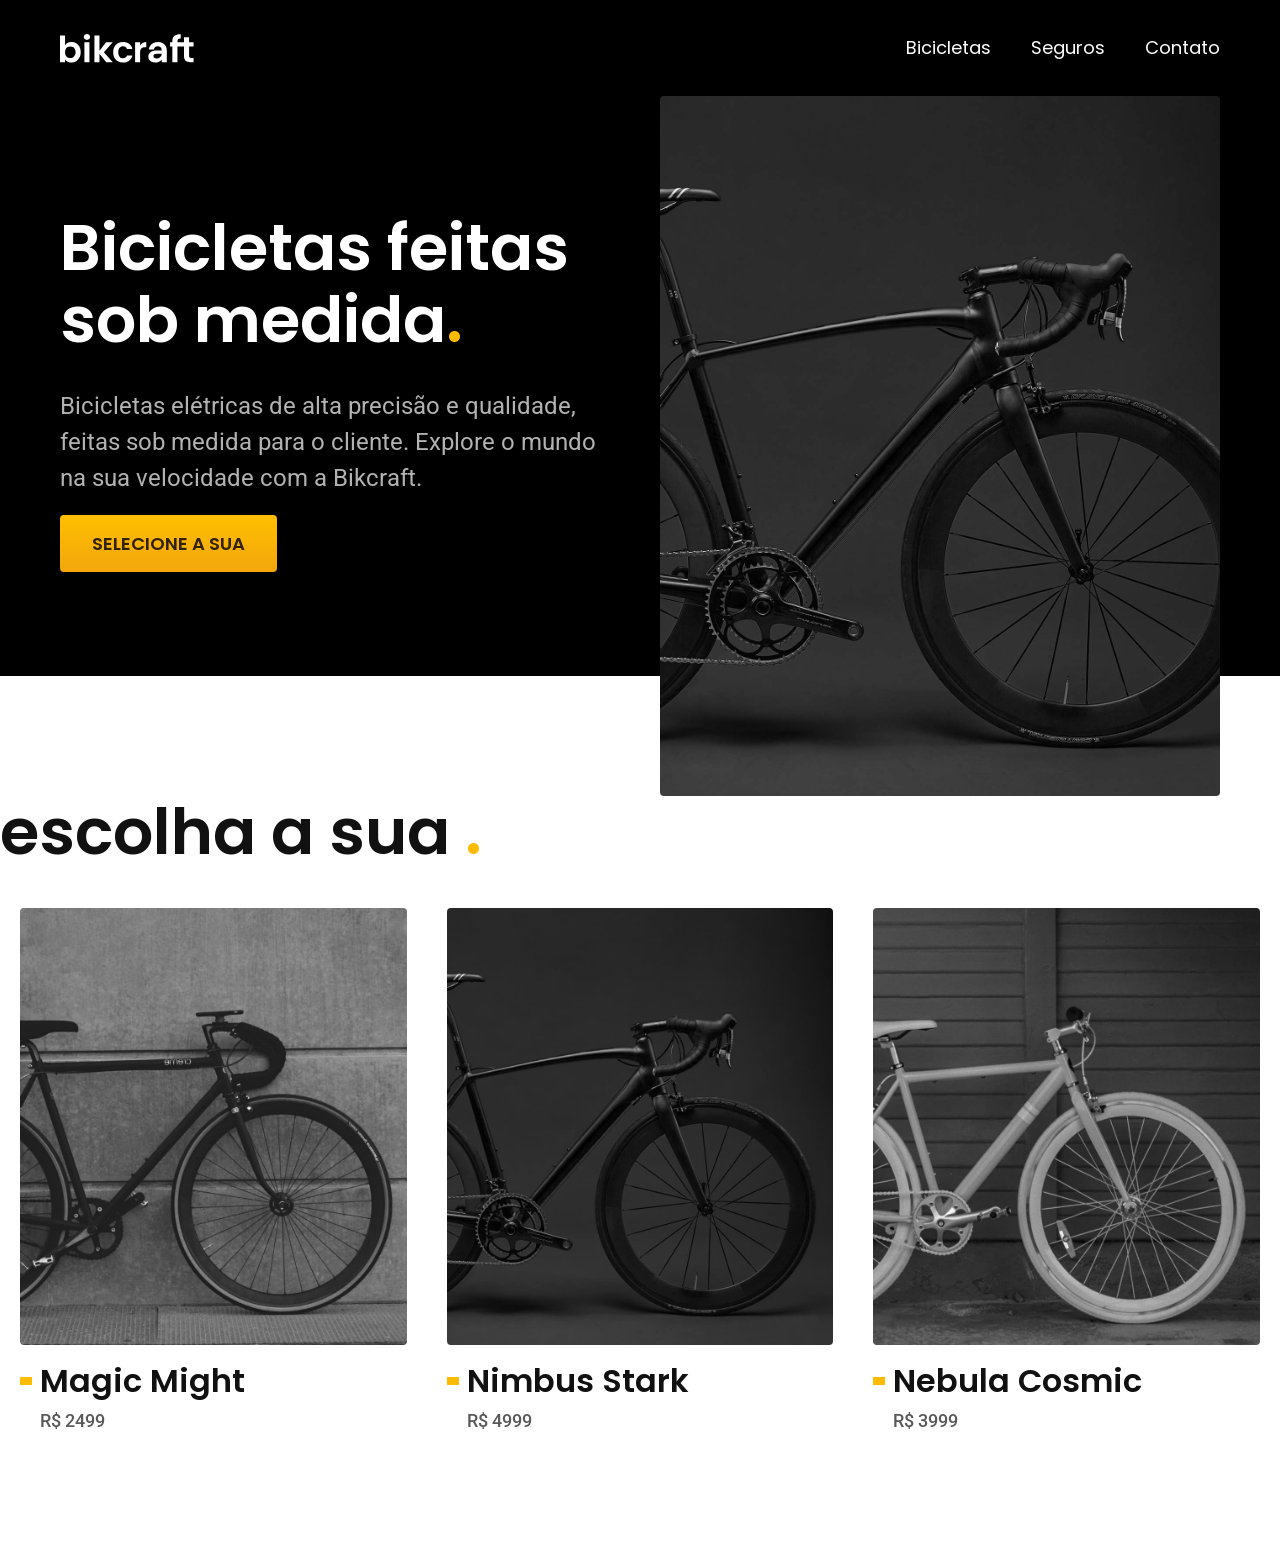
==== index.html @ f46f40bb "lista bicicletas" ====
<!doctype html>
<html lang="pt-br">
  <head>
    <meta charset="UTF-8" />
    <meta name="viewport" content="width=device-width, initial-scale=1.0" />
    <title>Bikcraft - Bicicletas Elétricas</title>
    <meta
      name="description"
      content="Bicicletas elétricas de alta precisão e qualidade,  feitas sob medida para o cliente. Explore o mundo na sua velocidade com a Bikcraft."
    />
    <link rel="stylesheet" href="./css/style.css" />
    <link rel="preconnect" href="https://fonts.googleapis.com" />
    <link rel="preconnect" href="https://fonts.gstatic.com" crossorigin />
    <link
      href="https://fonts.googleapis.com/css2?family=Poppins:wght@400;600&family=Roboto:ital,wght@0,500;1,500&display=swap"
      rel="stylesheet"
    />
  </head>

  <body>
    <header class="header-bg">
      <div class="header">
        <a href="./">
          <img src="./img/bikcraft.svg" alt="bikcraft" />
        </a>

        <nav class="menu" aria-label="primaria">
          <ul class="header-menu font-1-m c0">
            <li><a href="./bicicletas.html">Bicicletas</a></li>
            <li><a href="./seguros.html">Seguros</a></li>
            <li><a href="./contato.html">Contato</a></li>
          </ul>
        </nav>
      </div>
    </header>

    <main class="introducao-bg">
      <div class="introducao">
        <div class="introducao-conteudo">
          <h1 class="font-1-xxl c0">
            Bicicletas feitas sob medida<span class="p1">.</span>
          </h1>
          <p class="font-2-l c5">
            Bicicletas elétricas de alta precisão e qualidade, feitas sob medida
            para o cliente. Explore o mundo na sua velocidade com a Bikcraft.
          </p>
          <a class="botao" href="./bicicletas.html">Selecione a sua</a>
        </div>
        <div>
          <img
            src="./img/fotos/introducao.jpg"
            alt="bicicleta elétrica preta"
          />
        </div>
      </div>
    </main>

    <article class="bicicletas-lista">
      <h2 class="font-1-xxl">escolha a sua <span class="p1">.</span></h2>
      <ul>
        <li>
          <a href="./bicicletas/magic.html">
            <img
              src="./img/bicicletas/magic-home.jpg"
              alt="bicicleta Magic Might"
            />
            <h3 class="font-1-xl">Magic Might</h3>
            <span class="font-2-m c8">R$ 2499</span>
          </a>
        </li>

        <li>
          <a href="./bicicletas/nimbus.html">
            <img
              src="./img/bicicletas/nimbus-home.jpg"
              alt="bicicleta Nimbus Stark"
            />
            <h3 class="font-1-xl">Nimbus Stark</h3>
            <span class="font-2-m c8">R$ 4999</span>
          </a>
        </li>

        <li>
          <a href="./bicicletas/nimbus.html">
            <img
              src="./img/bicicletas/nebula-home.jpg"
              alt="bicicleta Nebula Cosmic"
            />
            <h3 class="font-1-xl">Nebula Cosmic</h3>
            <span class="font-2-m c8">R$ 3999</span>
          </a>
        </li>
      </ul>
    </article>
  </body>
</html>
---- css/style.css ----
@import url("./global/global.css");
@import url("./utilidades/tipografia.css");
@import url("./utilidades/cores.css");

@import url("./global/header.css");

/* Home */
@import url("./home/introducao.css");

/* Utilidades */
@import url("./utilidades/componentes.css");

/* Bicicletas */
@import url("./bicicletas/bicicletas-lista.css");
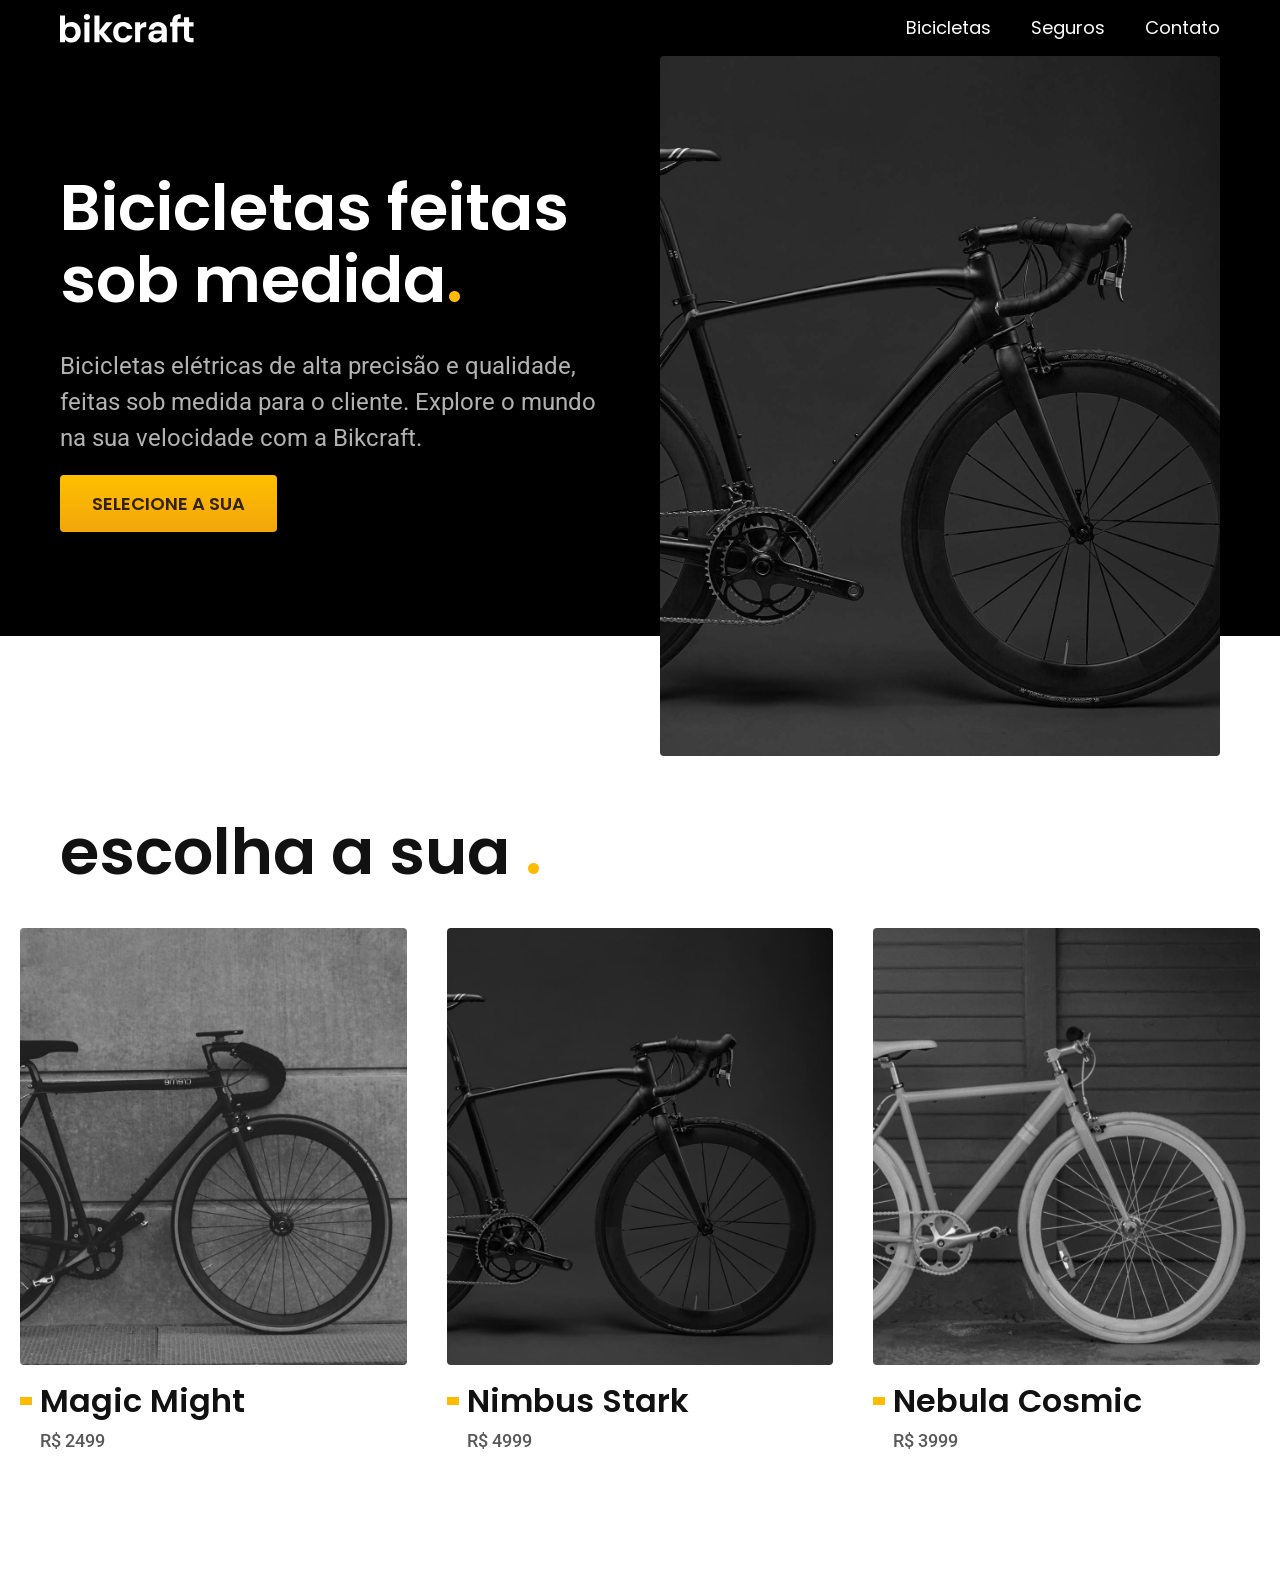
==== commit 379b54f8: "container" ====
--- a/index.html
+++ b/index.html
@@ -19,7 +19,7 @@
 
   <body>
     <header class="header-bg">
-      <div class="header">
+      <div class="header container">
         <a href="./">
           <img src="./img/bikcraft.svg" alt="bikcraft" />
         </a>
@@ -35,7 +35,7 @@
     </header>
 
     <main class="introducao-bg">
-      <div class="introducao">
+      <div class="introducao container">
         <div class="introducao-conteudo">
           <h1 class="font-1-xxl c0">
             Bicicletas feitas sob medida<span class="p1">.</span>
@@ -56,7 +56,7 @@
     </main>
 
     <article class="bicicletas-lista">
-      <h2 class="font-1-xxl">escolha a sua <span class="p1">.</span></h2>
+      <h2 class="container font-1-xxl">escolha a sua <span class="p1">.</span></h2>
       <ul>
         <li>
           <a href="./bicicletas/magic.html">
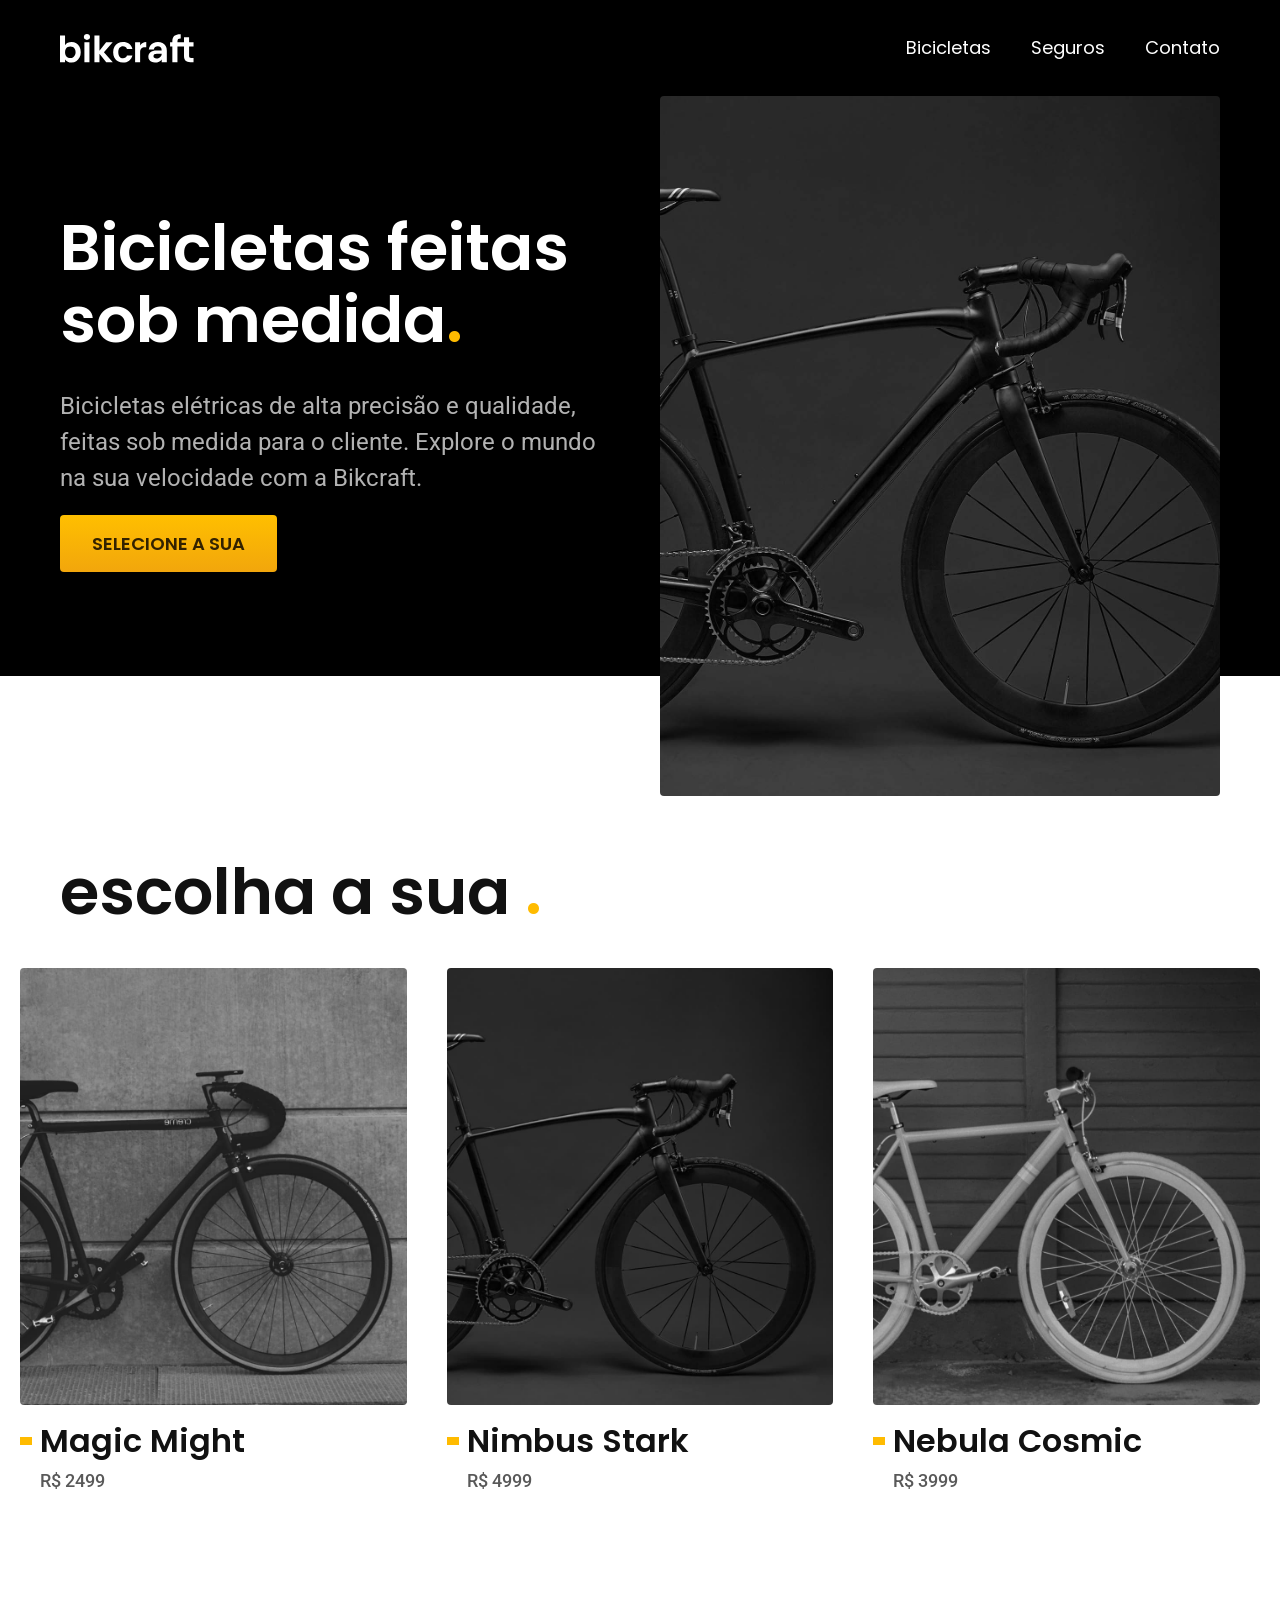
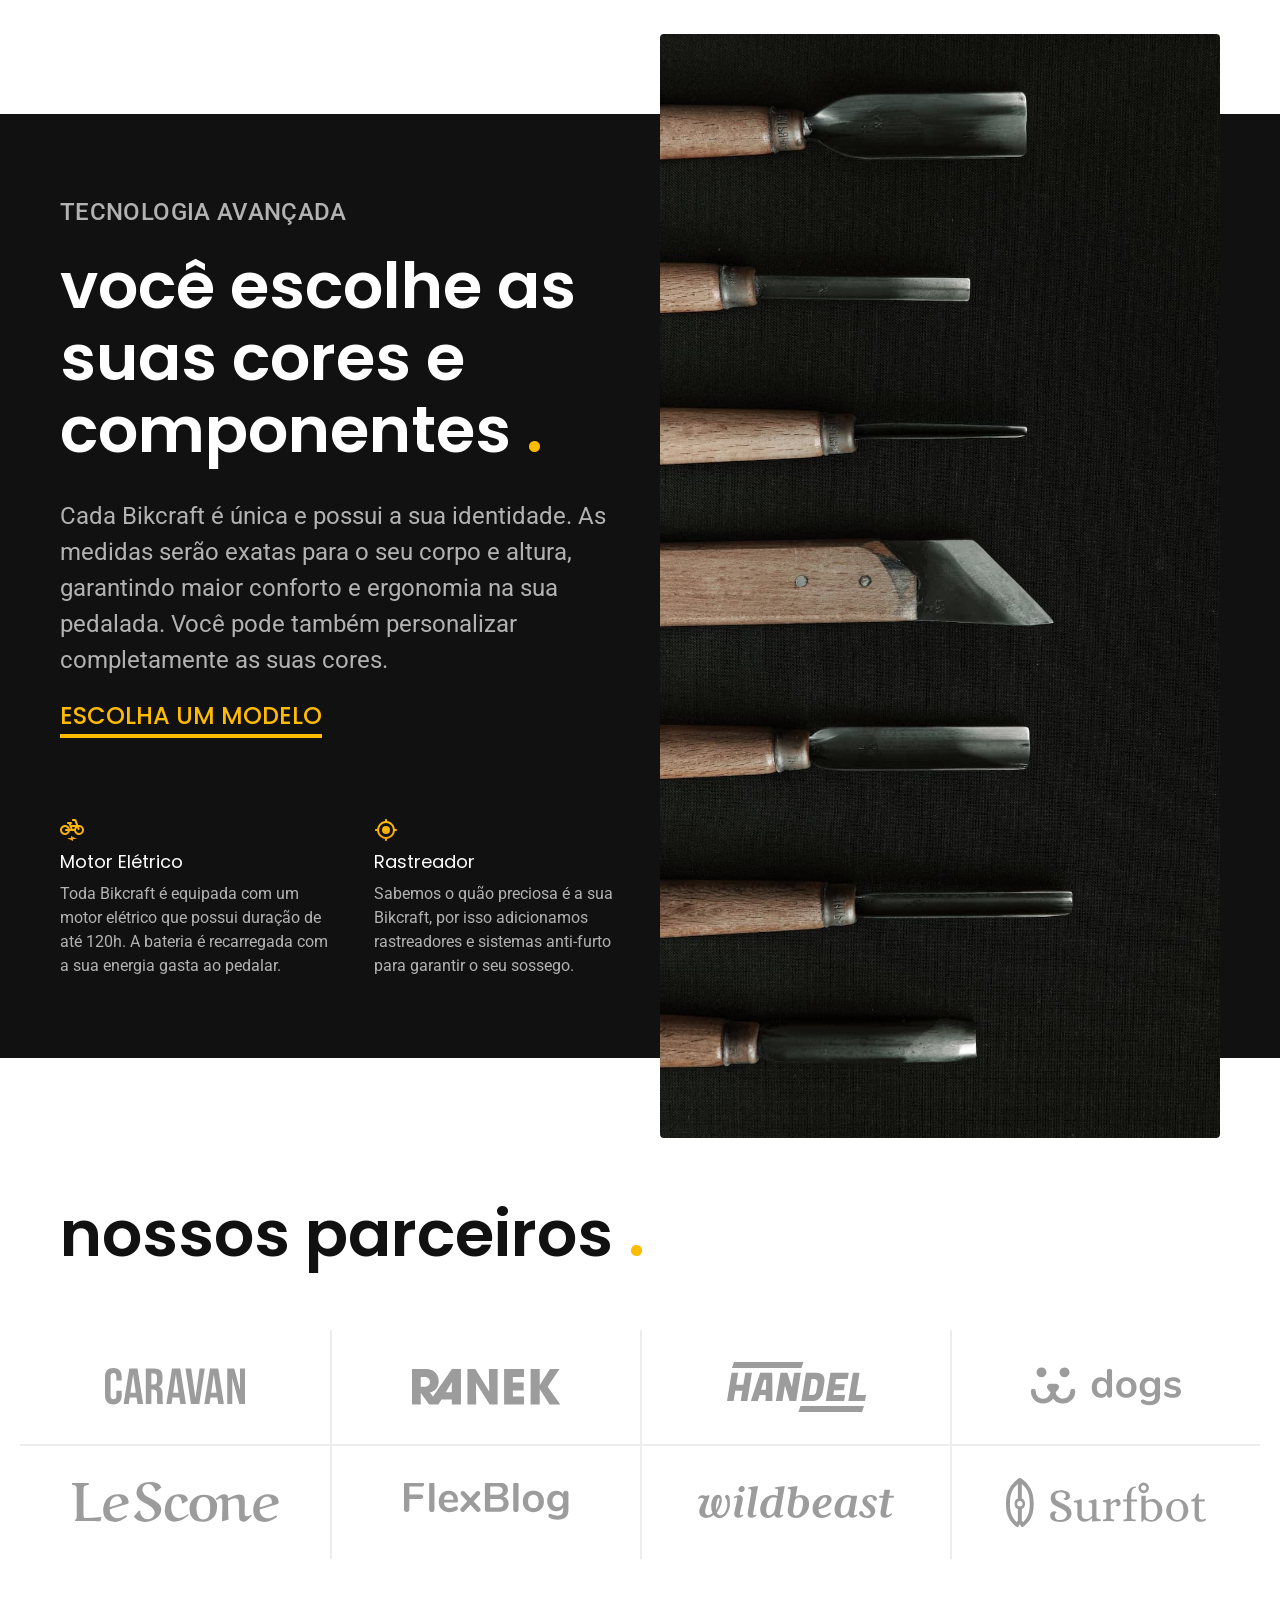
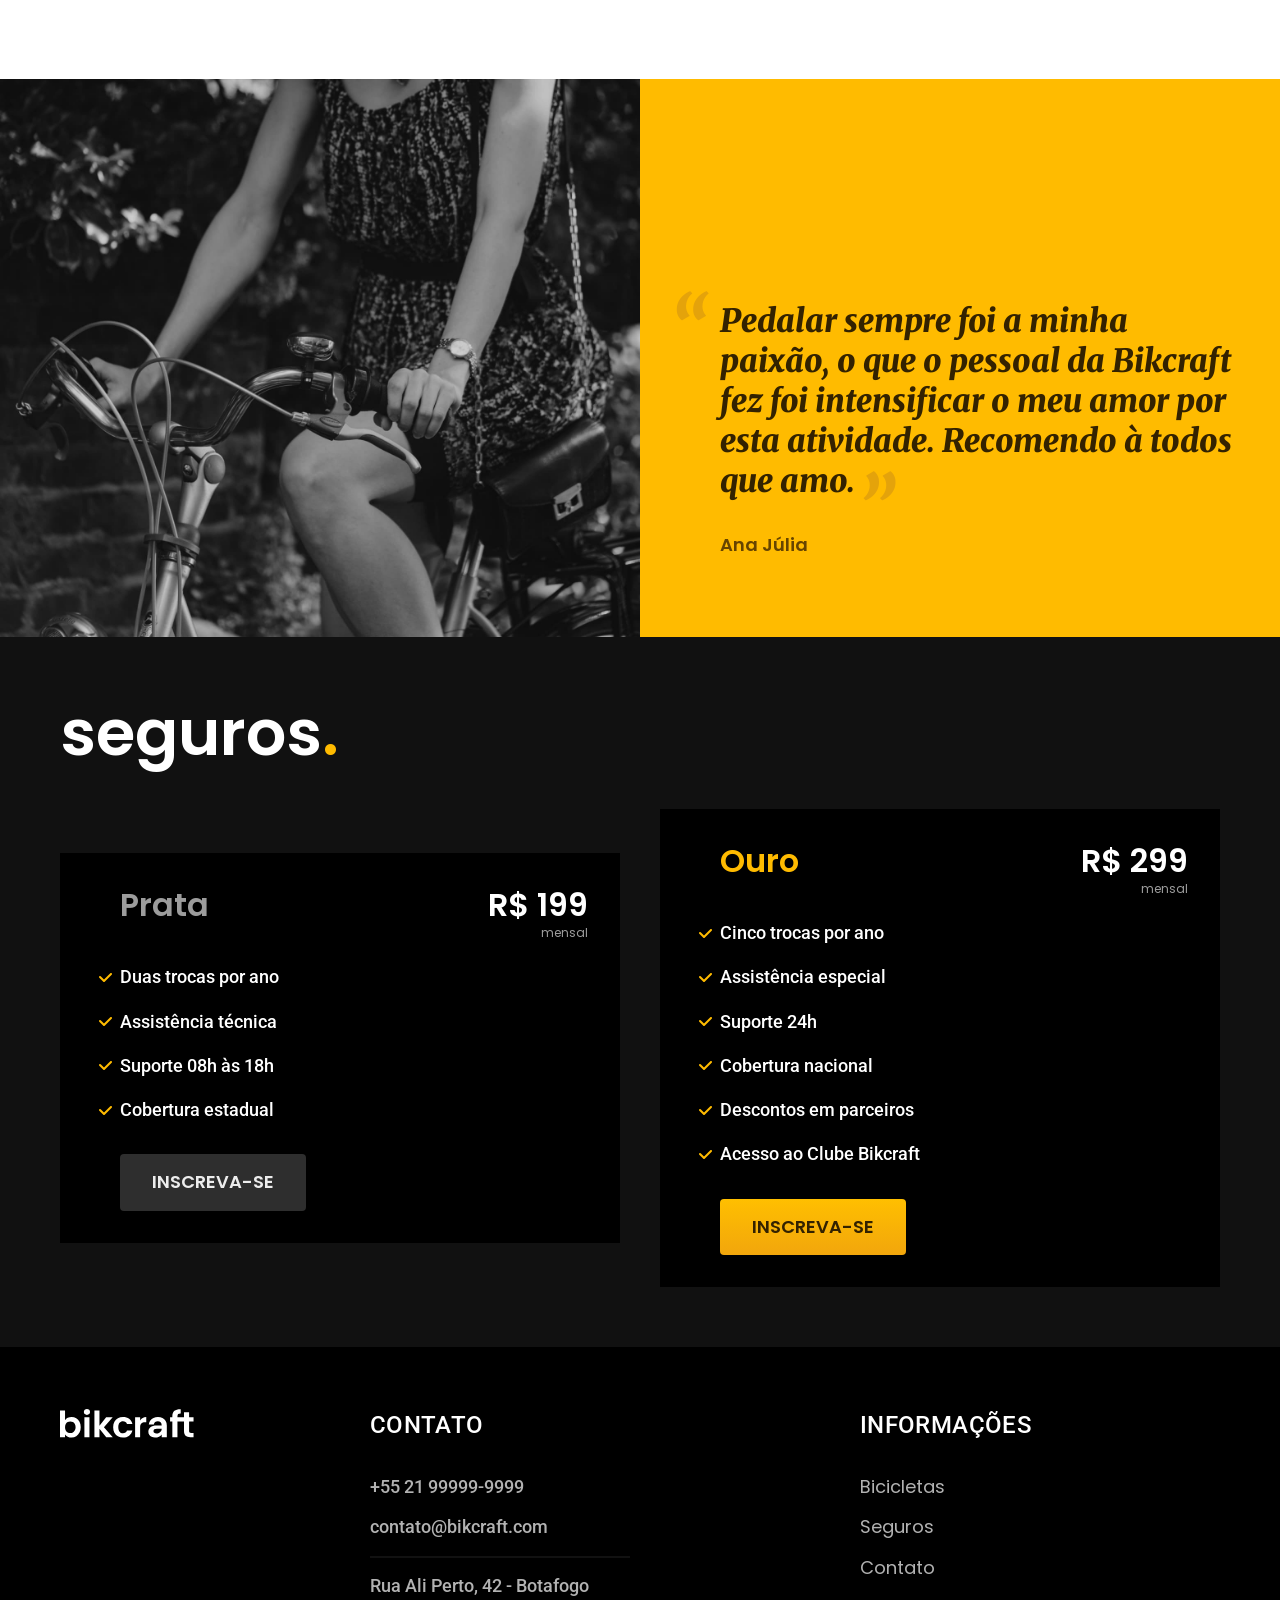
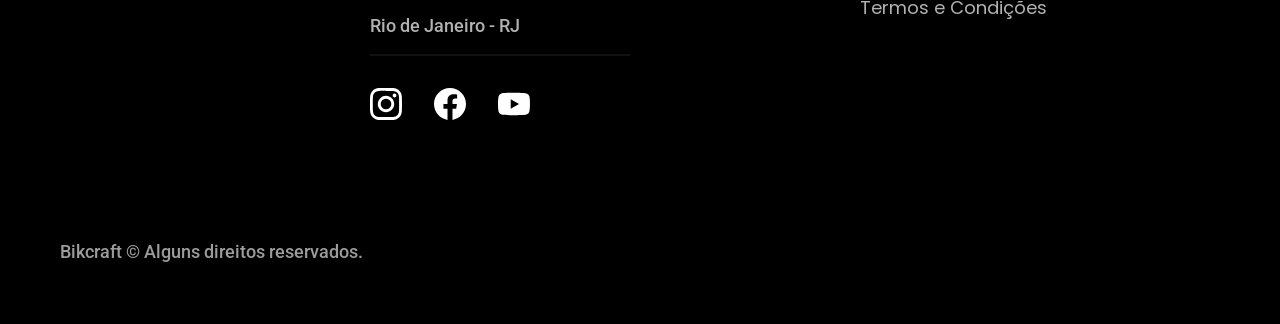
==== commit c7b74dae: "depoimento, seguros e footer" ====
--- a/index.html
+++ b/index.html
@@ -12,7 +12,7 @@
     <link rel="preconnect" href="https://fonts.googleapis.com" />
     <link rel="preconnect" href="https://fonts.gstatic.com" crossorigin />
     <link
-      href="https://fonts.googleapis.com/css2?family=Poppins:wght@400;600&family=Roboto:ital,wght@0,500;1,500&display=swap"
+      href="https://fonts.googleapis.com/css2?family=Poppins:wght@400;600&family=Roboto:ital,wght@0,500;1,500&family=Merriweather:ital,opsz,wght@1,18..144,900&display=swap"
       rel="stylesheet"
     />
   </head>
@@ -56,7 +56,9 @@
     </main>
 
     <article class="bicicletas-lista">
-      <h2 class="container font-1-xxl">escolha a sua <span class="p1">.</span></h2>
+      <h2 class="container font-1-xxl">
+        escolha a sua <span class="p1">.</span>
+      </h2>
       <ul>
         <li>
           <a href="./bicicletas/magic.html">
@@ -92,5 +94,156 @@
         </li>
       </ul>
     </article>
+
+    <article class="tecnologia-bg">
+      <div class="tecnologia container">
+        <div class="tecnologia-conteudo">
+          <span class="font-2-l-b c5">tecnologia avançada</span>
+          <h2 class="font-1-xxl c0">
+            você escolhe as suas cores e componentes <span class="p1">.</span>
+          </h2>
+          <p class="font-2-l c5">
+            Cada Bikcraft é única e possui a sua identidade. As medidas serão
+            exatas para o seu corpo e altura, garantindo maior conforto e
+            ergonomia na sua pedalada. Você pode também personalizar
+            completamente as suas cores.
+          </p>
+          <a class="link" href="./bicicletas.html">ESCOLHA UM MODELO</a>
+
+          <div class="tecnologia-vantagem">
+            <div>
+              <img src="./img/icones/eletrica.svg" alt="" />
+              <h3 class="font-1-m c0">Motor Elétrico</h3>
+              <p class="font-2-s c5">
+                Toda Bikcraft é equipada com um motor elétrico que possui
+                duração de até 120h. A bateria é recarregada com a sua energia
+                gasta ao pedalar.
+              </p>
+            </div>
+
+            <div>
+              <img src="./img/icones/rastreador.svg" alt="" />
+              <h3 class="font-1-m c0">Rastreador</h3>
+              <p class="font-2-s c5">
+                Sabemos o quão preciosa é a sua Bikcraft, por isso adicionamos
+                rastreadores e sistemas anti-furto para garantir o seu sossego.
+              </p>
+            </div>
+          </div>
+        </div>
+
+        <div class="tecnologia-img">
+          <img src="./img/fotos/tecnologia.jpg" alt="" />
+        </div>
+      </div>
+    </article>
+
+    <section class="parceiros" aria-label="Nossos Parceiros">
+      <h2 class="container font-1-xxl">
+        nossos parceiros <span class="p1">.</span>
+      </h2>
+      <ul>
+        <li><img src="./img/parceiros/caravan.svg" alt="caravan" /></li>
+        <li><img src="./img/parceiros/ranek.svg" alt="ranek.svg" /></li>
+        <li><img src="./img/parceiros/handel.svg" alt="/handel.svg" /></li>
+        <li><img src="./img/parceiros/dogs.svg" alt="dogs.svg" /></li>
+        <li><img src="./img/parceiros/lescone.svg" alt="lescone.svg" /></li>
+        <li><img src="./img/parceiros/flexblog.svg" alt="flexblog.svg" /></li>
+        <li>
+          <img src="./img/parceiros/wildbeast.svg" alt="caravanwildbeast.svg" />
+        </li>
+        <li><img src="./img/parceiros/surfbot.svg" alt="surfbot.svg" /></li>
+      </ul>
+    </section>
+
+    <section class="depoimento" aria-label="Depoimento">
+      <div>
+        <img src="./img/fotos/depoimento.jpg" alt="pessoa pedalando bikcraft" />
+      </div>
+      <div class="depoimento-conteudo">
+        <blockquote class="font-1-xl p5">
+          <p>
+            Pedalar sempre foi a minha paixão, o que o pessoal da Bikcraft fez
+            foi intensificar o meu amor por esta atividade. Recomendo à todos
+            que amo.
+          </p>
+        </blockquote>
+        <span class="font-1-m-b p4">Ana Júlia</span>
+      </div>
+    </section>
+
+    <article class="seguros-bg">
+      <div class="seguros container">
+        <h2 class="font-1-xxl c0">seguros<span class="p1">.</span></h2>
+
+        <div class="seguros-item">
+          <h3 class="font-1-xl c6">Prata</h3>
+          <span class="font-1-xl c0"
+            >R$ 199<span class="font-1-xs c6">mensal</span></span
+          >
+          <ul class="font-2-m c0">
+            <li>Duas trocas por ano</li>
+            <li>Assistência técnica</li>
+            <li>Suporte 08h às 18h</li>
+            <li>Cobertura estadual</li>
+          </ul>
+          <a class="botao secundario" href="./orcamento.html">Inscreva-se</a>
+        </div>
+
+        <div class="seguros-item">
+          <h3 class="font-1-xl p1">Ouro</h3>
+          <span class="font-1-xl c0"
+            >R$ 299<span class="font-1-xs c6">mensal</span></span
+          >
+          <ul class="font-2-m c0">
+            <li>Cinco trocas por ano</li>
+            <li>Assistência especial</li>
+            <li>Suporte 24h</li>
+            <li>Cobertura nacional</li>
+            <li>Descontos em parceiros</li>
+            <li>Acesso ao Clube Bikcraft</li>
+          </ul>
+          <a class="botao" href="./orcamento.html">Inscreva-se</a>
+        </div>
+      </div>
+    </article>
+
+    <footer class="footer-bg">
+      <div class="footer container">
+        <img src="./img/bikcraft.svg" alt="Bikcraft" />
+        <div class="footer-contato">
+          <h3 class="font-2-l-b c0">Contato</h3>
+          <ul class="c5 font-2-m">
+            <li><a href="tel:+5521999999999">+55 21 99999-9999</a></li>
+            <li>
+              <a href="mailto:contato@bikcraft.com">contato@bikcraft.com</a>
+            </li>
+            <li>Rua Ali Perto, 42 - Botafogo</li>
+            <li>Rio de Janeiro - RJ</li>
+          </ul>
+          <div class="footer-redes">
+            <a href="./"
+              ><img src="./img/redes/instagram.svg" alt="Instagram"
+            /></a>
+            <a href="./"
+              ><img src="./img/redes/facebook.svg" alt="Facebook"
+            /></a>
+            <a href="./"><img src="./img/redes/youtube.svg" alt="Youtube" /></a>
+          </div>
+        </div>
+        <div class="footer-informacoes">
+          <h3 class="font-2-l-b c0">Informações</h3>
+          <nav>
+            <ul class="font-1-m c5">
+              <li><a href="./bicicletas.html">Bicicletas</a></li>
+              <li><a href="./seguros.html">Seguros</a></li>
+              <li><a href="./contato.html">Contato</a></li>
+              <li><a href="./termos.html">Termos e Condições</a></li>
+            </ul>
+          </nav>
+        </div>
+        <p class="footer-copy font-2-m c6">Bikcraft © Alguns direitos reservados.</p>
+      </div>
+    </footer>
   </body>
 </html>
--- a/css/style.css
+++ b/css/style.css
@@ -2,18 +2,21 @@
 @import url("./utilidades/tipografia.css");
 @import url("./utilidades/cores.css");
 
+/* Utilidades */
+@import url("./utilidades/componentes.css");
+
+/*Header e Footer*/
 @import url("./global/header.css");
+@import url("./global/footer.css");
 
 /* Home */
 @import url("./home/introducao.css");
+@import url("./home/tecnologia.css");
+@import url("./home/parceiros.css");
+@import url("./home/seguros.css");
 
-/* Utilidades */
-@import url("./utilidades/componentes.css");
+
 
 /* Bicicletas */
 @import url("./bicicletas/bicicletas-lista.css");
-
-
-
-
-
+@import url("./home/depoimento.css");
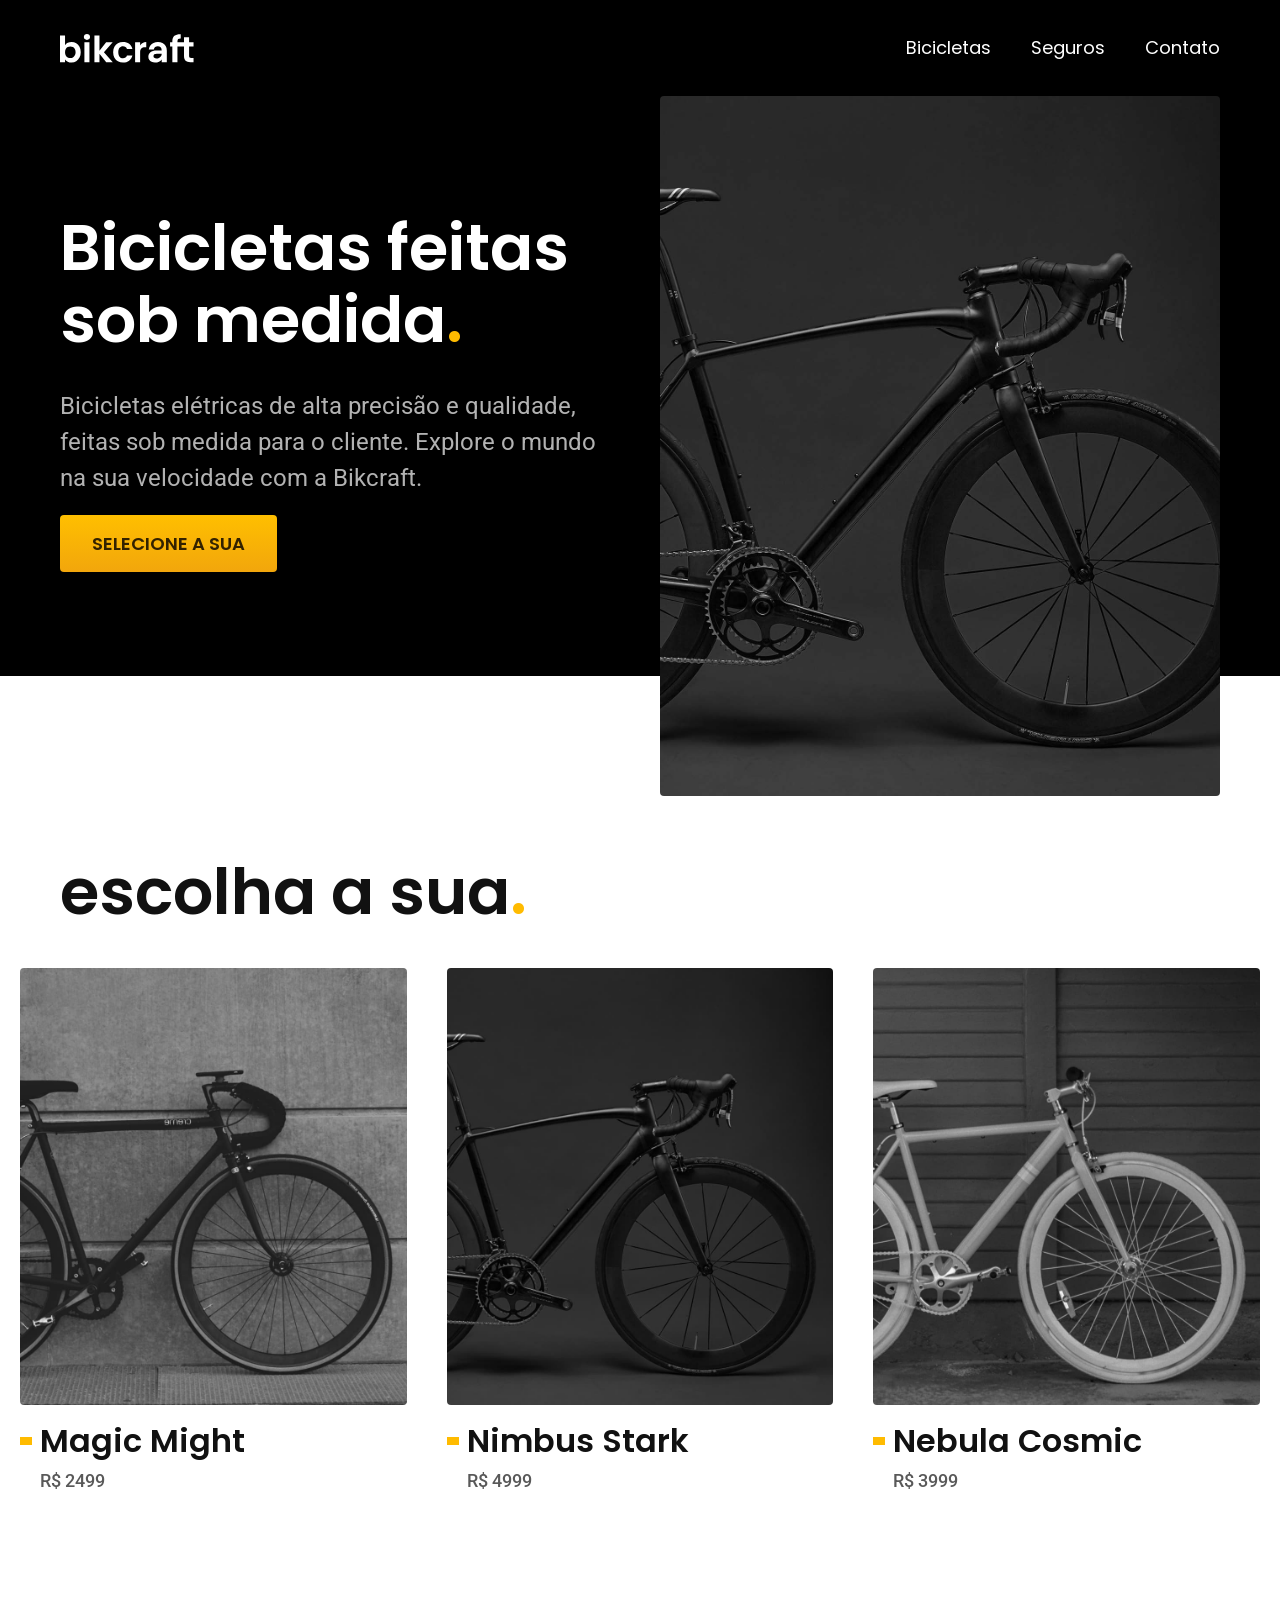
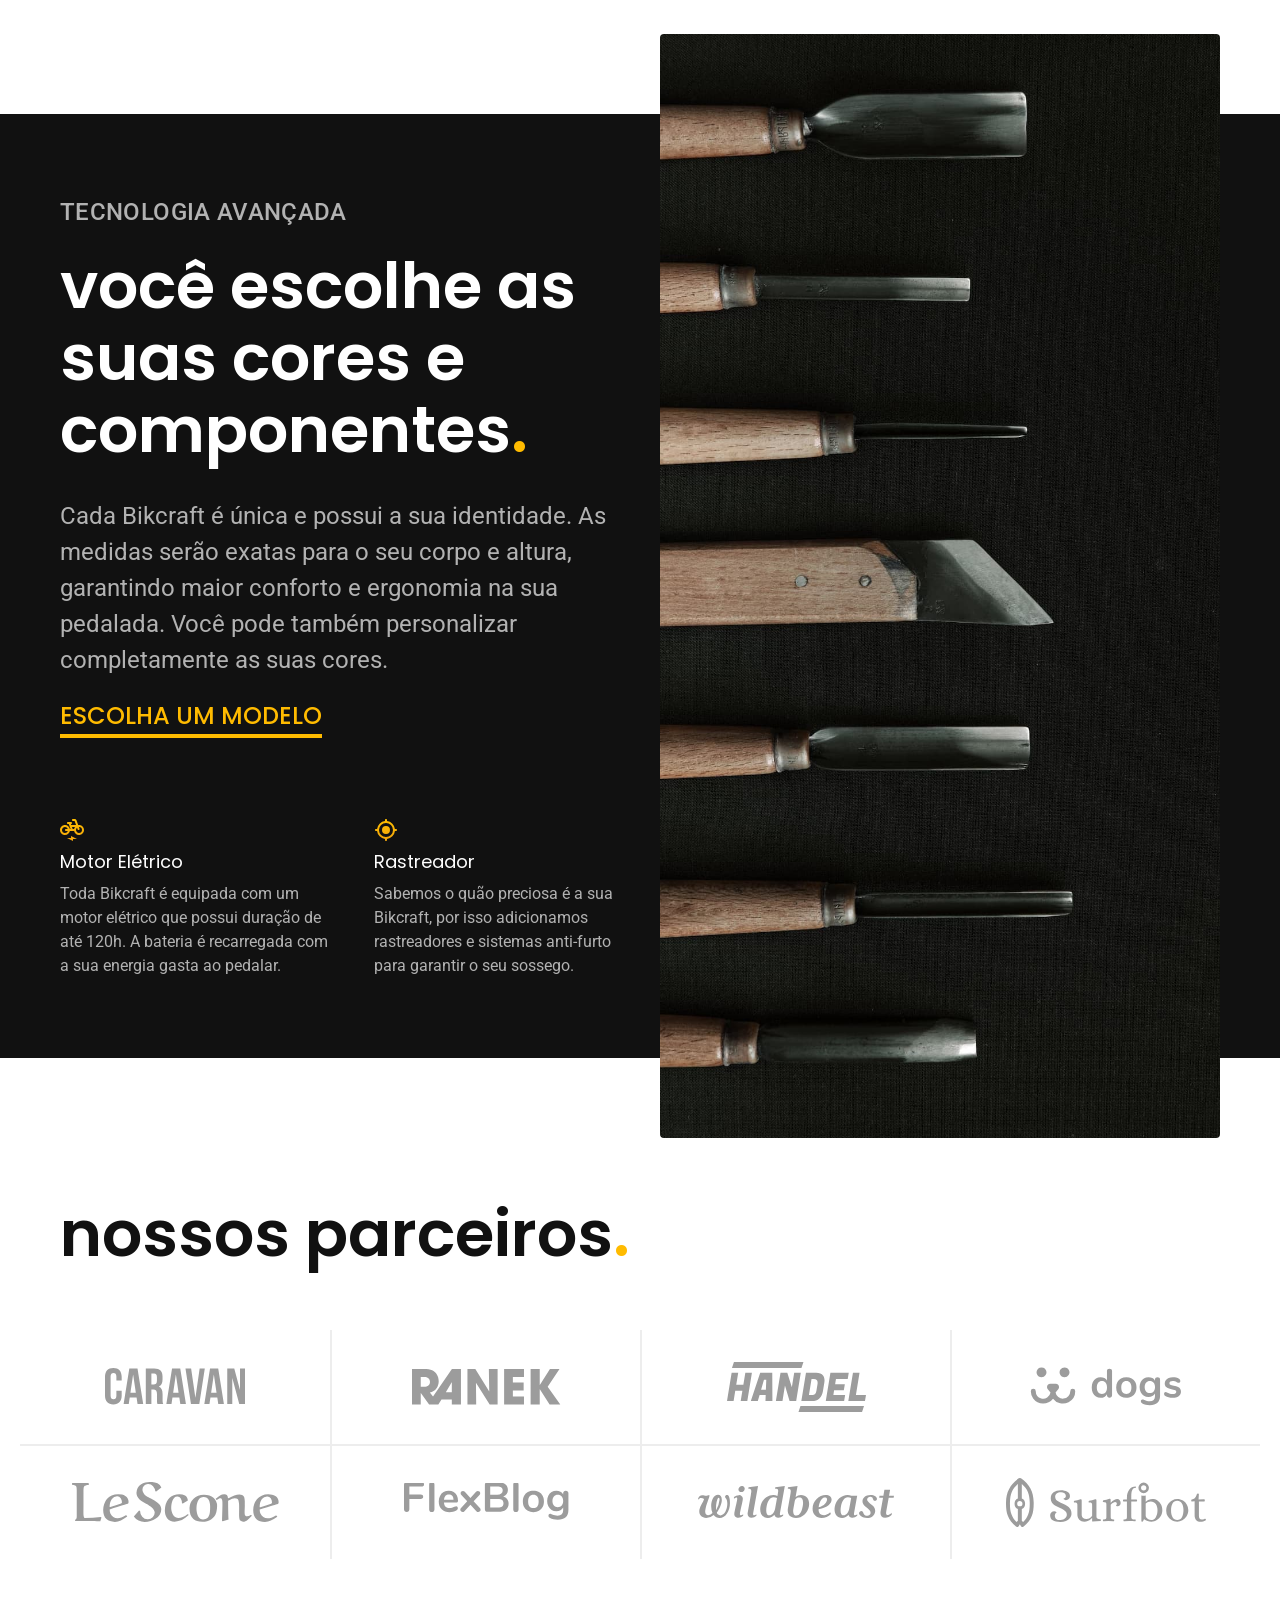
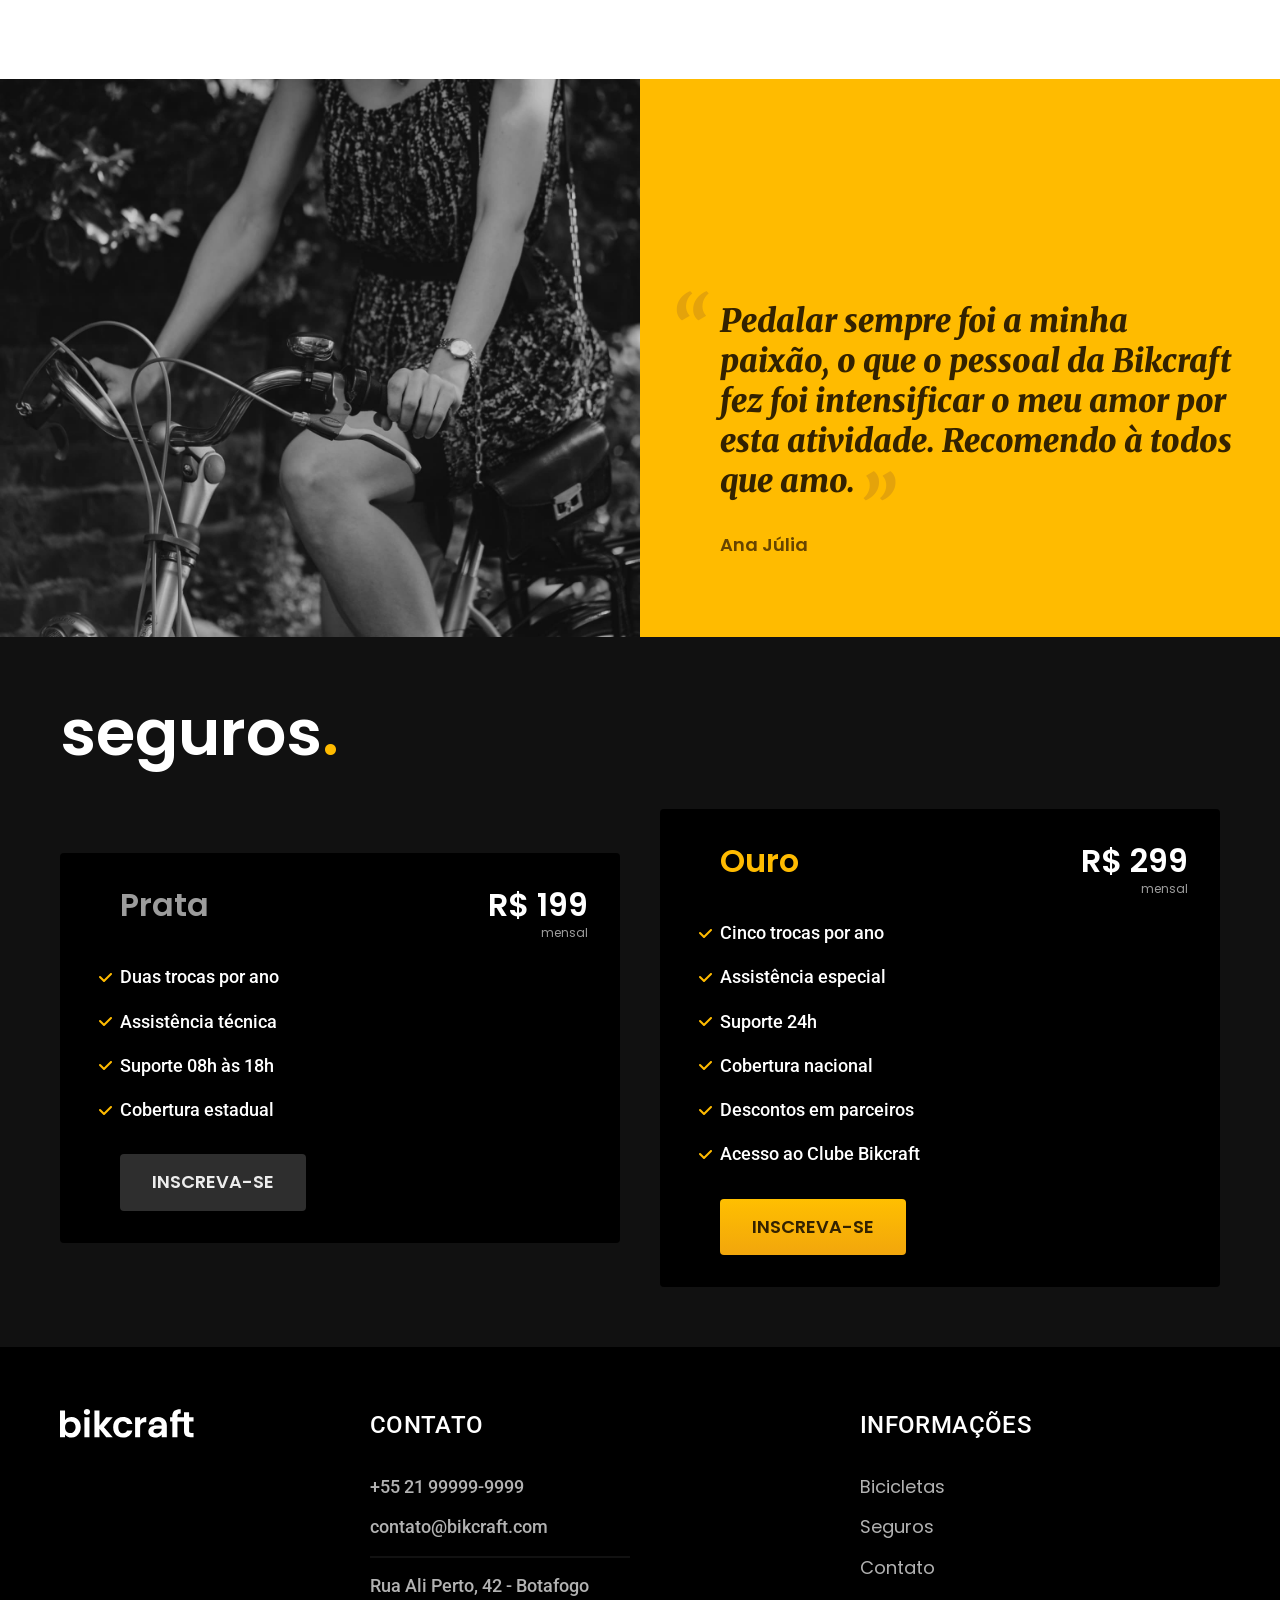
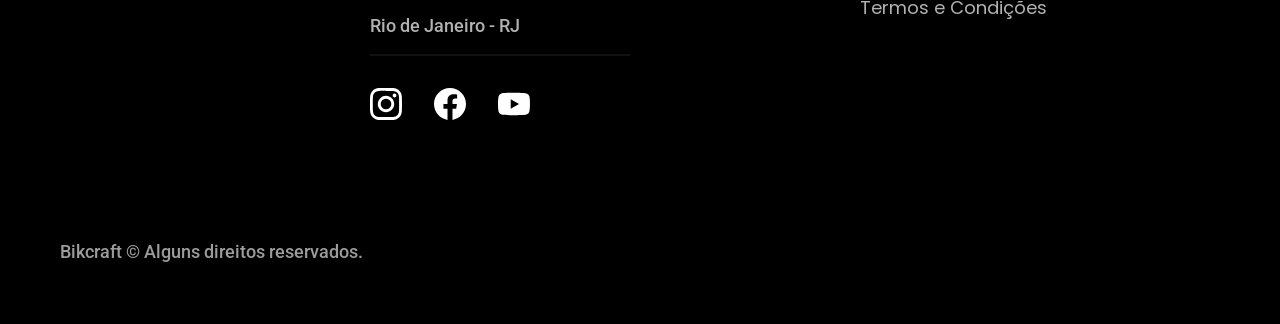
==== commit ca43ecef: "pag seguros" ====
--- a/index.html
+++ b/index.html
@@ -57,7 +57,7 @@
 
     <article class="bicicletas-lista">
       <h2 class="container font-1-xxl">
-        escolha a sua <span class="p1">.</span>
+        escolha a sua<span class="p1">.</span>
       </h2>
       <ul>
         <li>
@@ -100,7 +100,7 @@
         <div class="tecnologia-conteudo">
           <span class="font-2-l-b c5">tecnologia avançada</span>
           <h2 class="font-1-xxl c0">
-            você escolhe as suas cores e componentes <span class="p1">.</span>
+            você escolhe as suas cores e componentes<span class="p1">.</span>
           </h2>
           <p class="font-2-l c5">
             Cada Bikcraft é única e possui a sua identidade. As medidas serão
@@ -140,7 +140,7 @@
 
     <section class="parceiros" aria-label="Nossos Parceiros">
       <h2 class="container font-1-xxl">
-        nossos parceiros <span class="p1">.</span>
+        nossos parceiros<span class="p1">.</span>
       </h2>
       <ul>
         <li><img src="./img/parceiros/caravan.svg" alt="caravan" /></li>
@@ -242,7 +242,9 @@
             </ul>
           </nav>
         </div>
-        <p class="footer-copy font-2-m c6">Bikcraft © Alguns direitos reservados.</p>
+        <p class="footer-copy font-2-m c6">
+          Bikcraft © Alguns direitos reservados.
+        </p>
       </div>
     </footer>
   </body>
--- a/css/style.css
+++ b/css/style.css
@@ -15,8 +15,15 @@
 @import url("./home/parceiros.css");
 @import url("./home/seguros.css");
 
-
-
 /* Bicicletas */
 @import url("./bicicletas/bicicletas-lista.css");
 @import url("./home/depoimento.css");
+@import url("./bicicletas/bicicletas.css");
+
+/*Termos*/
+@import url("./termos/termos.css");
+
+/*Seguros*/
+@import url("./seguros/seguros.css");
+@import url("./seguros/vantagens.css");
+@import url("./seguros/perguntas.css");
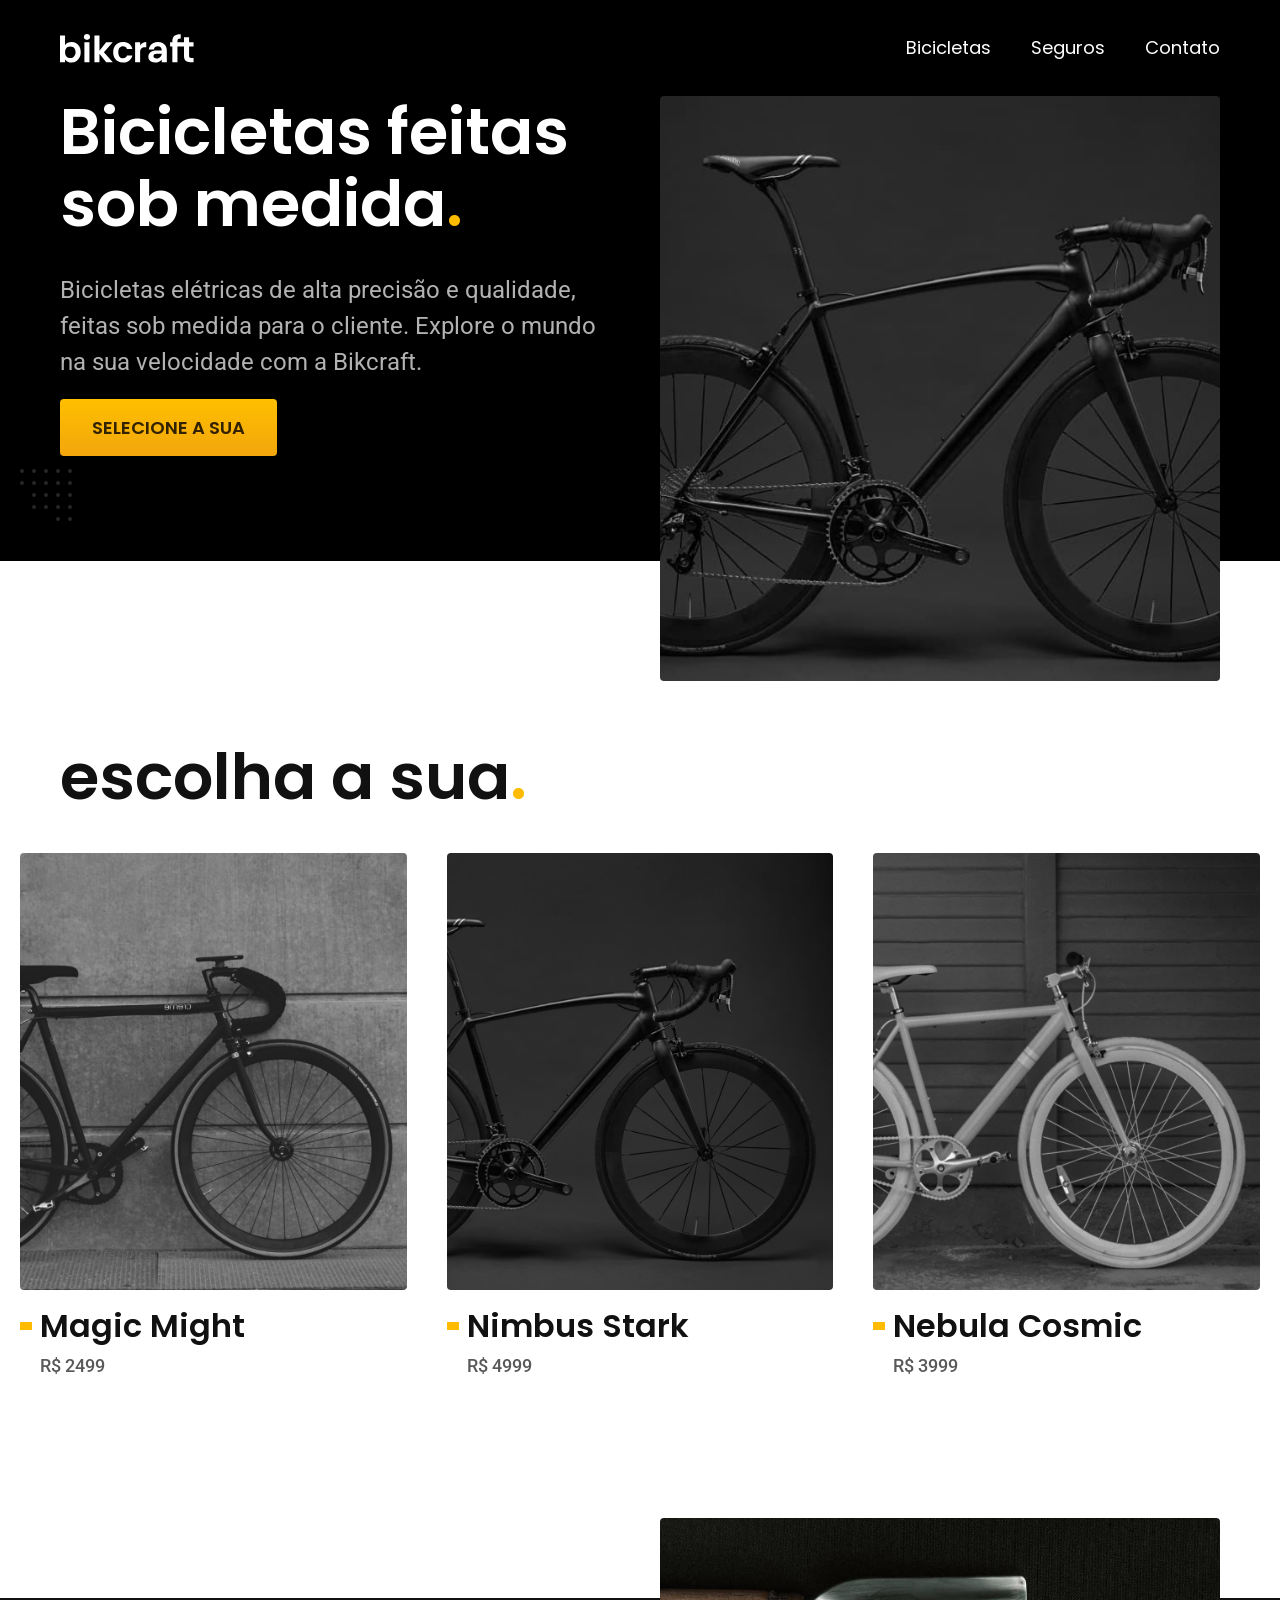
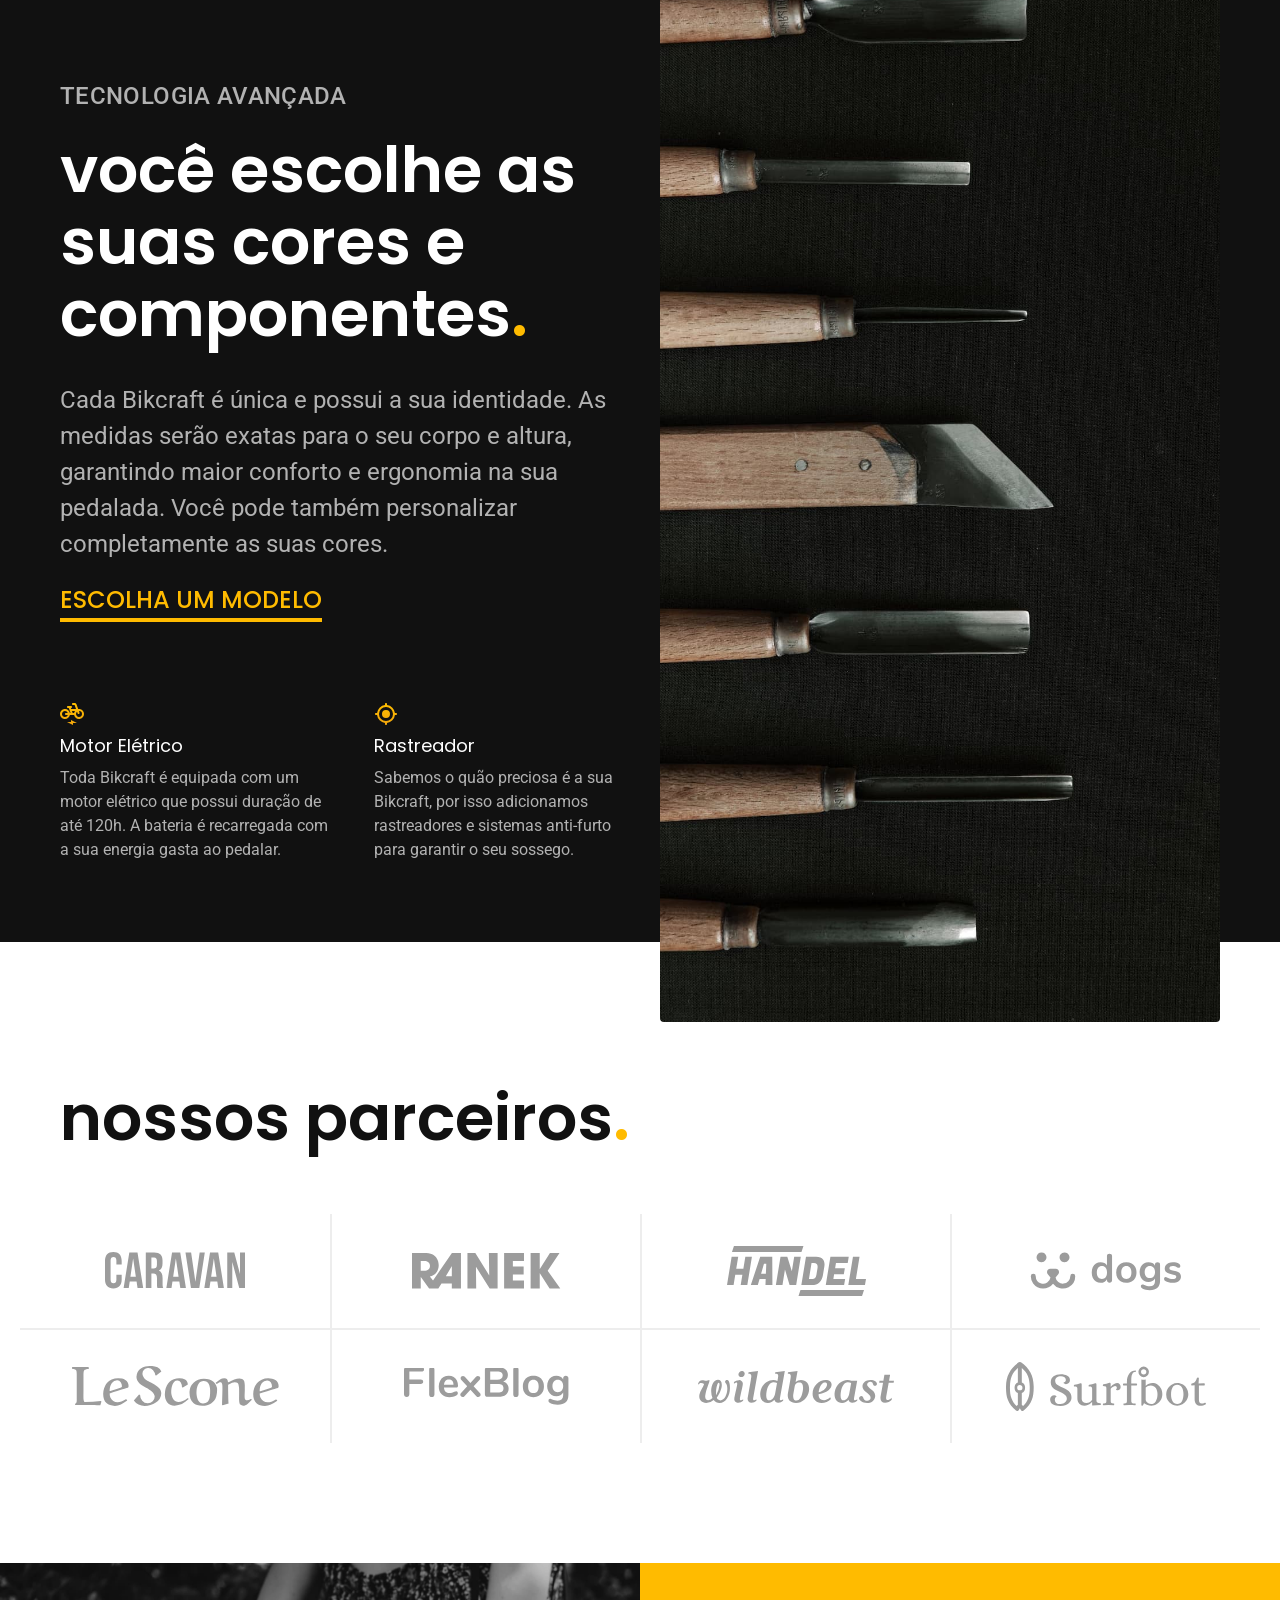
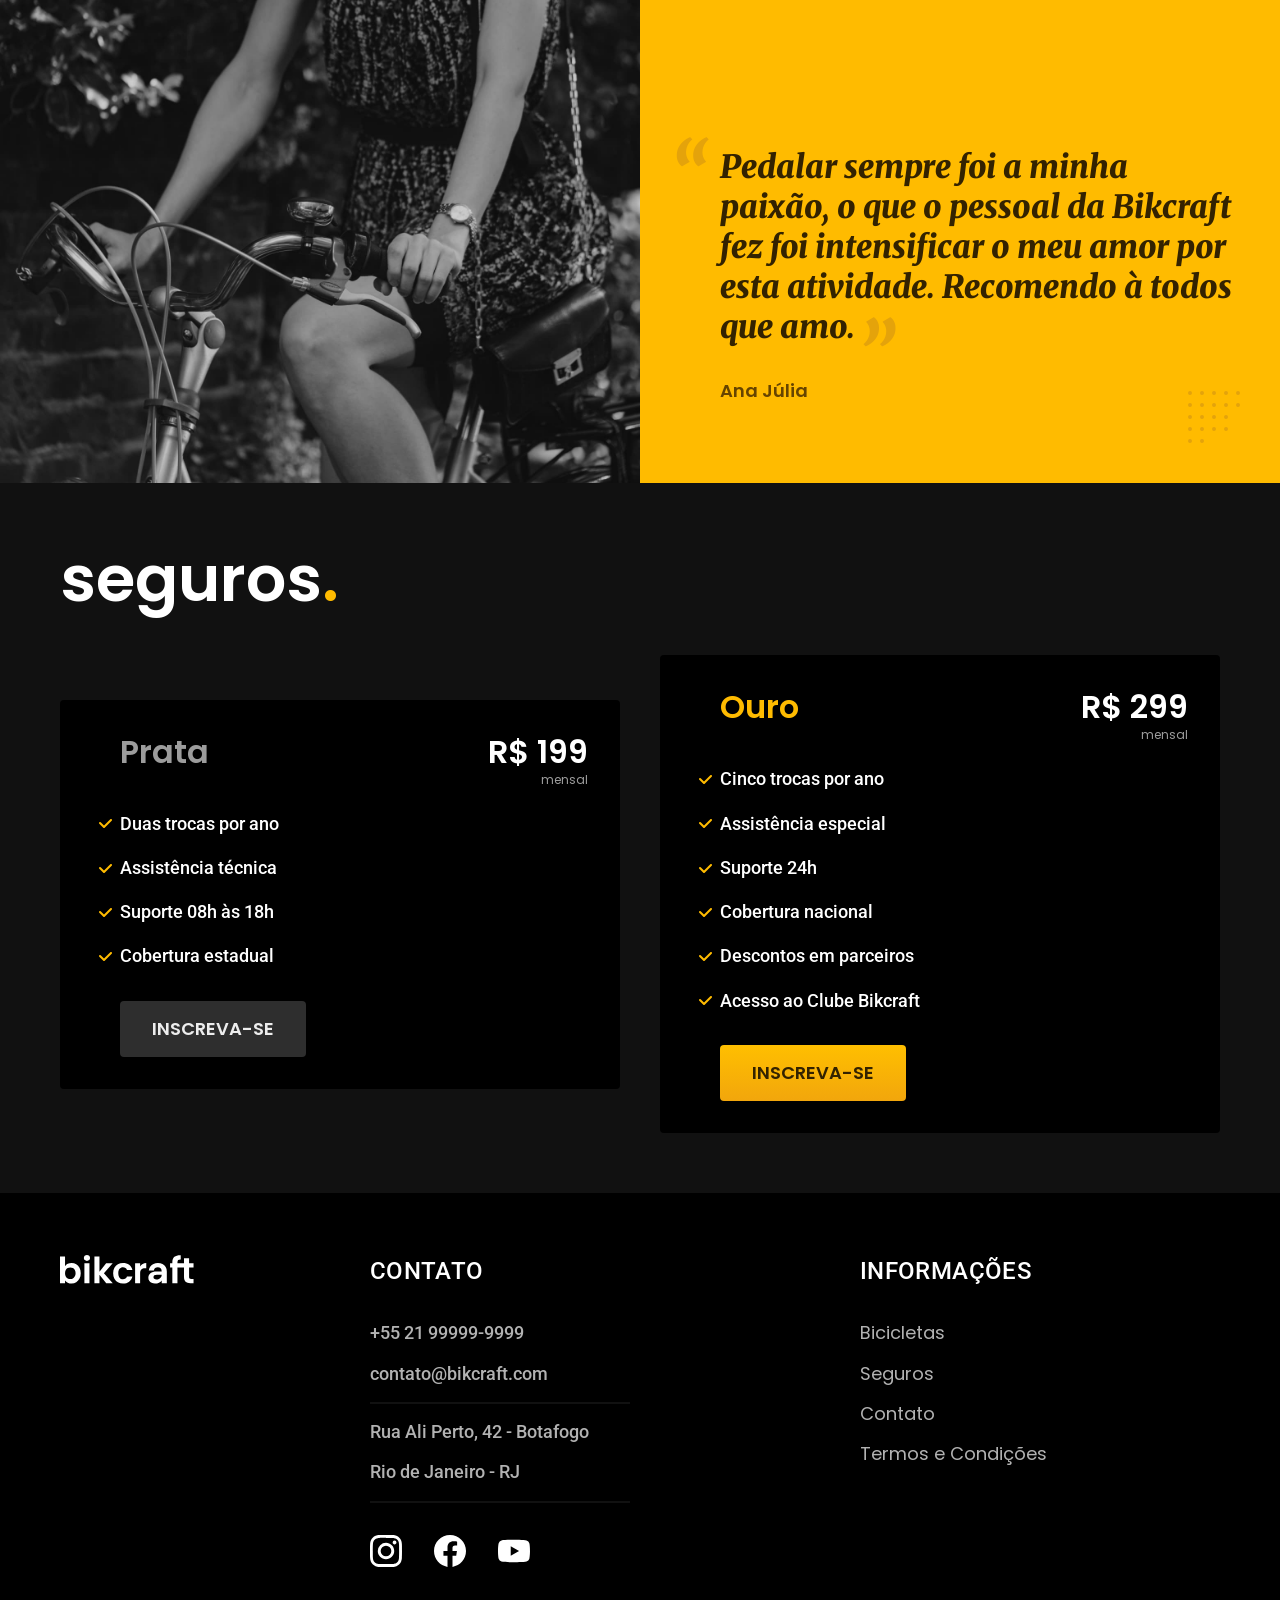
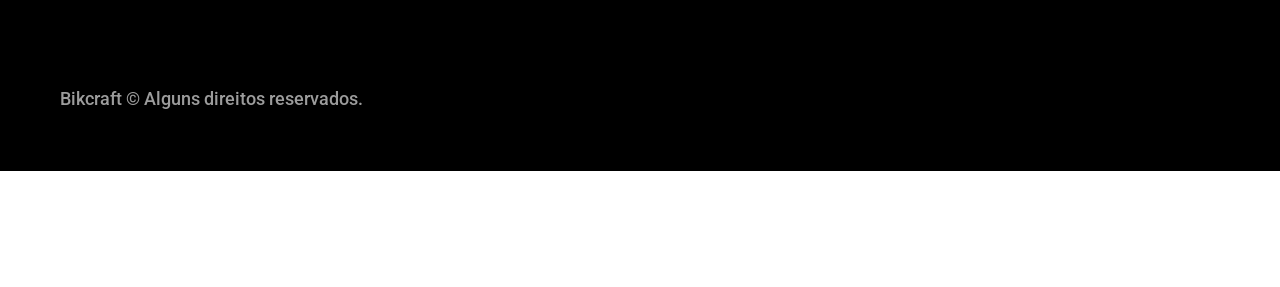
==== commit f7fad78b: "projeto final" ====
--- a/index.html
+++ b/index.html
@@ -8,6 +8,7 @@
       name="description"
       content="Bicicletas elétricas de alta precisão e qualidade,  feitas sob medida para o cliente. Explore o mundo na sua velocidade com a Bikcraft."
     />
+    <link rel="preload" href="./css/style.css" as="style" />
     <link rel="stylesheet" href="./css/style.css" />
     <link rel="preconnect" href="https://fonts.googleapis.com" />
     <link rel="preconnect" href="https://fonts.gstatic.com" crossorigin />
@@ -46,12 +47,17 @@
           </p>
           <a class="botao" href="./bicicletas.html">Selecione a sua</a>
         </div>
-        <div>
+
+        <picture>
+          <source
+            media="(max-width:800px)"
+            srcset="./img//bicicletas/nimbus.jpg"
+          />
           <img
             src="./img/fotos/introducao.jpg"
             alt="bicicleta elétrica preta"
           />
-        </div>
+        </picture>
       </div>
     </main>
 
@@ -83,7 +89,7 @@
         </li>
 
         <li>
-          <a href="./bicicletas/nimbus.html">
+          <a href="./bicicletas/nebula.html">
             <img
               src="./img/bicicletas/nebula-home.jpg"
               alt="bicicleta Nebula Cosmic"
--- a/css/style.css
+++ b/css/style.css
@@ -1,11 +1,12 @@
 @import url("./global/global.css");
-@import url("./utilidades/tipografia.css");
-@import url("./utilidades/cores.css");
 
 /* Utilidades */
 @import url("./utilidades/componentes.css");
+@import url("./utilidades/cores.css");
+@import url("./utilidades/tipografia.css");
+@import url("./utilidades/formulario.css");
 
-/*Header e Footer*/
+/* Header e Footer */
 @import url("./global/header.css");
 @import url("./global/footer.css");
 
@@ -15,15 +16,26 @@
 @import url("./home/parceiros.css");
 @import url("./home/seguros.css");
 
+/* Bicicleta */
+@import url("./bicicleta/bicicleta.css");
+@import url("./bicicleta/seguro.css");
+
 /* Bicicletas */
 @import url("./bicicletas/bicicletas-lista.css");
 @import url("./home/depoimento.css");
 @import url("./bicicletas/bicicletas.css");
 
-/*Termos*/
-@import url("./termos/termos.css");
-
-/*Seguros*/
+/* Seguros */
 @import url("./seguros/seguros.css");
 @import url("./seguros/vantagens.css");
 @import url("./seguros/perguntas.css");
+
+/* Contato */
+@import url("./contato/contato.css");
+@import url("./contato/lojas.css");
+
+/* Contato */
+@import url("./orcamento/orcamento.css");
+
+/* Termos */
+@import url("./termos/termos.css");
--- a/css/style.css
+++ b/css/style.css
@@ -1,11 +1,12 @@
 @import url("./global/global.css");
-@import url("./utilidades/tipografia.css");
-@import url("./utilidades/cores.css");
 
 /* Utilidades */
 @import url("./utilidades/componentes.css");
+@import url("./utilidades/cores.css");
+@import url("./utilidades/tipografia.css");
+@import url("./utilidades/formulario.css");
 
-/*Header e Footer*/
+/* Header e Footer */
 @import url("./global/header.css");
 @import url("./global/footer.css");
 
@@ -15,15 +16,26 @@
 @import url("./home/parceiros.css");
 @import url("./home/seguros.css");
 
+/* Bicicleta */
+@import url("./bicicleta/bicicleta.css");
+@import url("./bicicleta/seguro.css");
+
 /* Bicicletas */
 @import url("./bicicletas/bicicletas-lista.css");
 @import url("./home/depoimento.css");
 @import url("./bicicletas/bicicletas.css");
 
-/*Termos*/
-@import url("./termos/termos.css");
-
-/*Seguros*/
+/* Seguros */
 @import url("./seguros/seguros.css");
 @import url("./seguros/vantagens.css");
 @import url("./seguros/perguntas.css");
+
+/* Contato */
+@import url("./contato/contato.css");
+@import url("./contato/lojas.css");
+
+/* Contato */
+@import url("./orcamento/orcamento.css");
+
+/* Termos */
+@import url("./termos/termos.css");
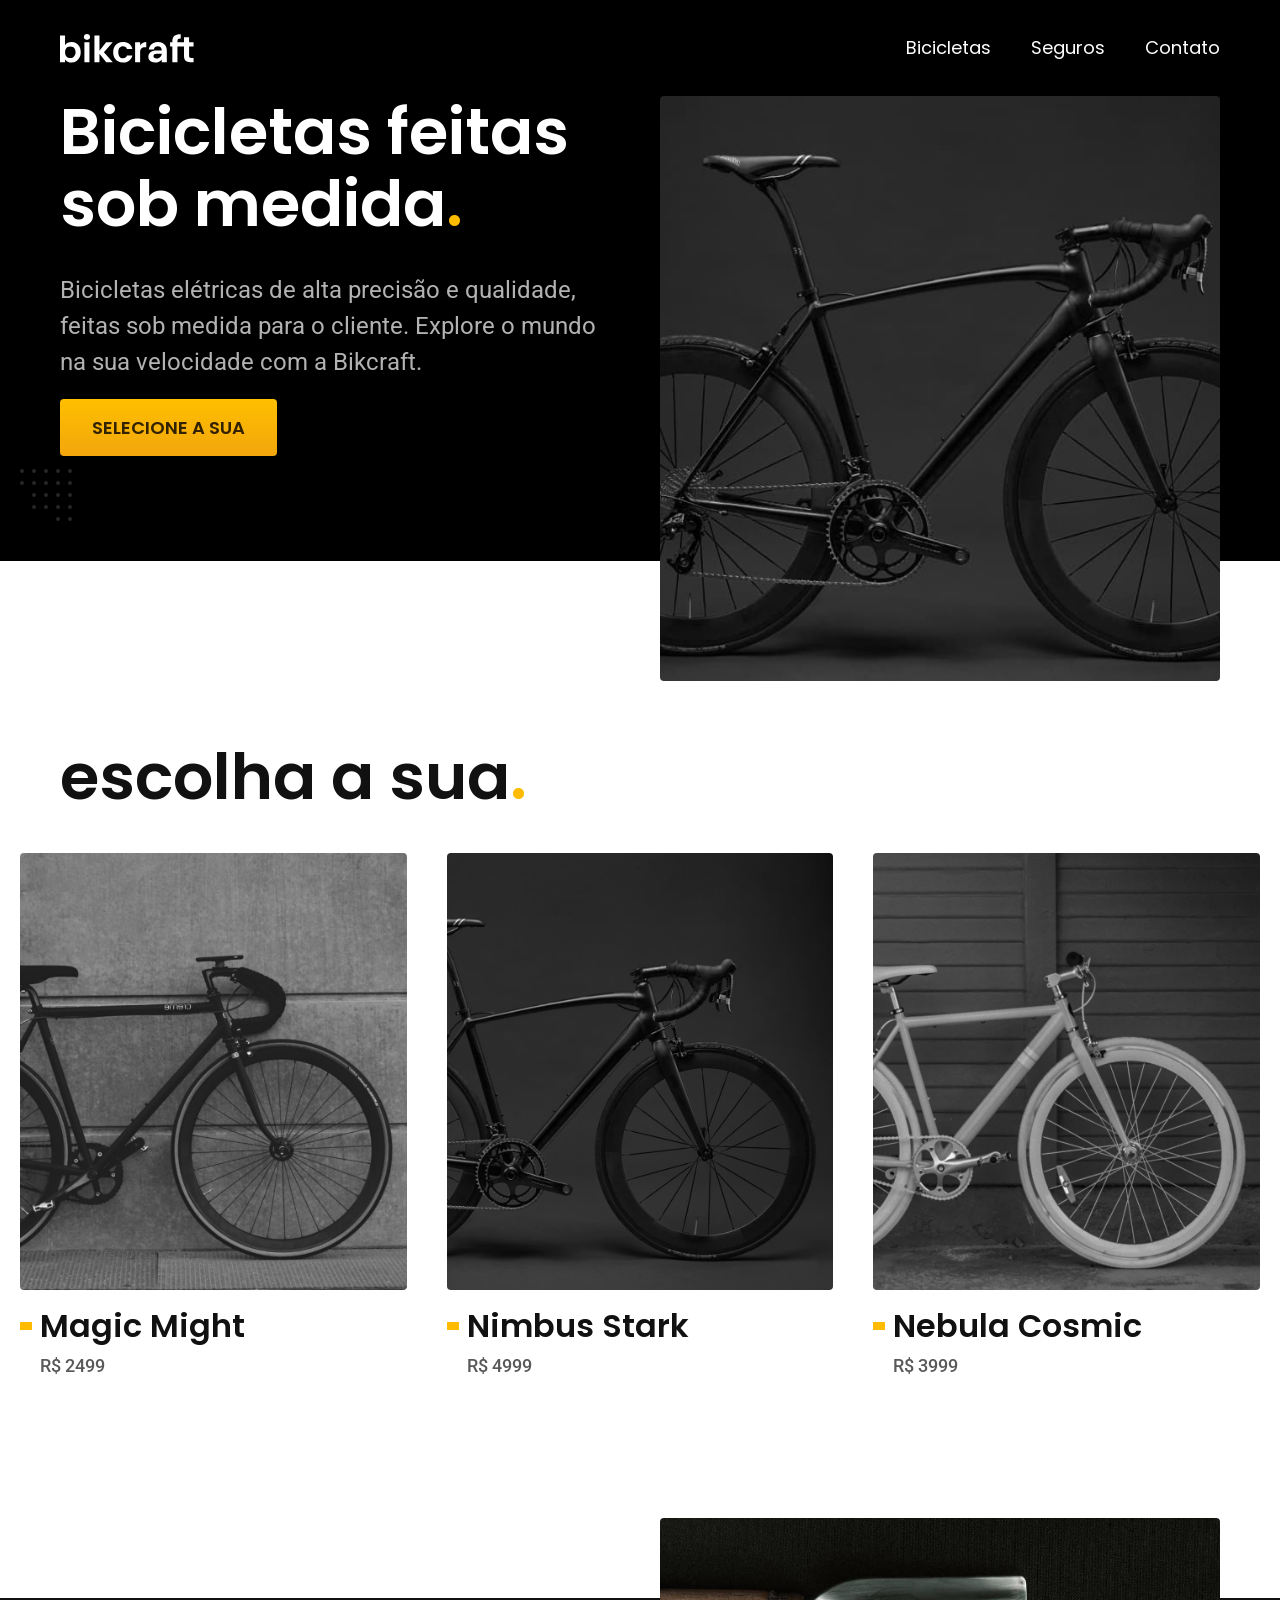
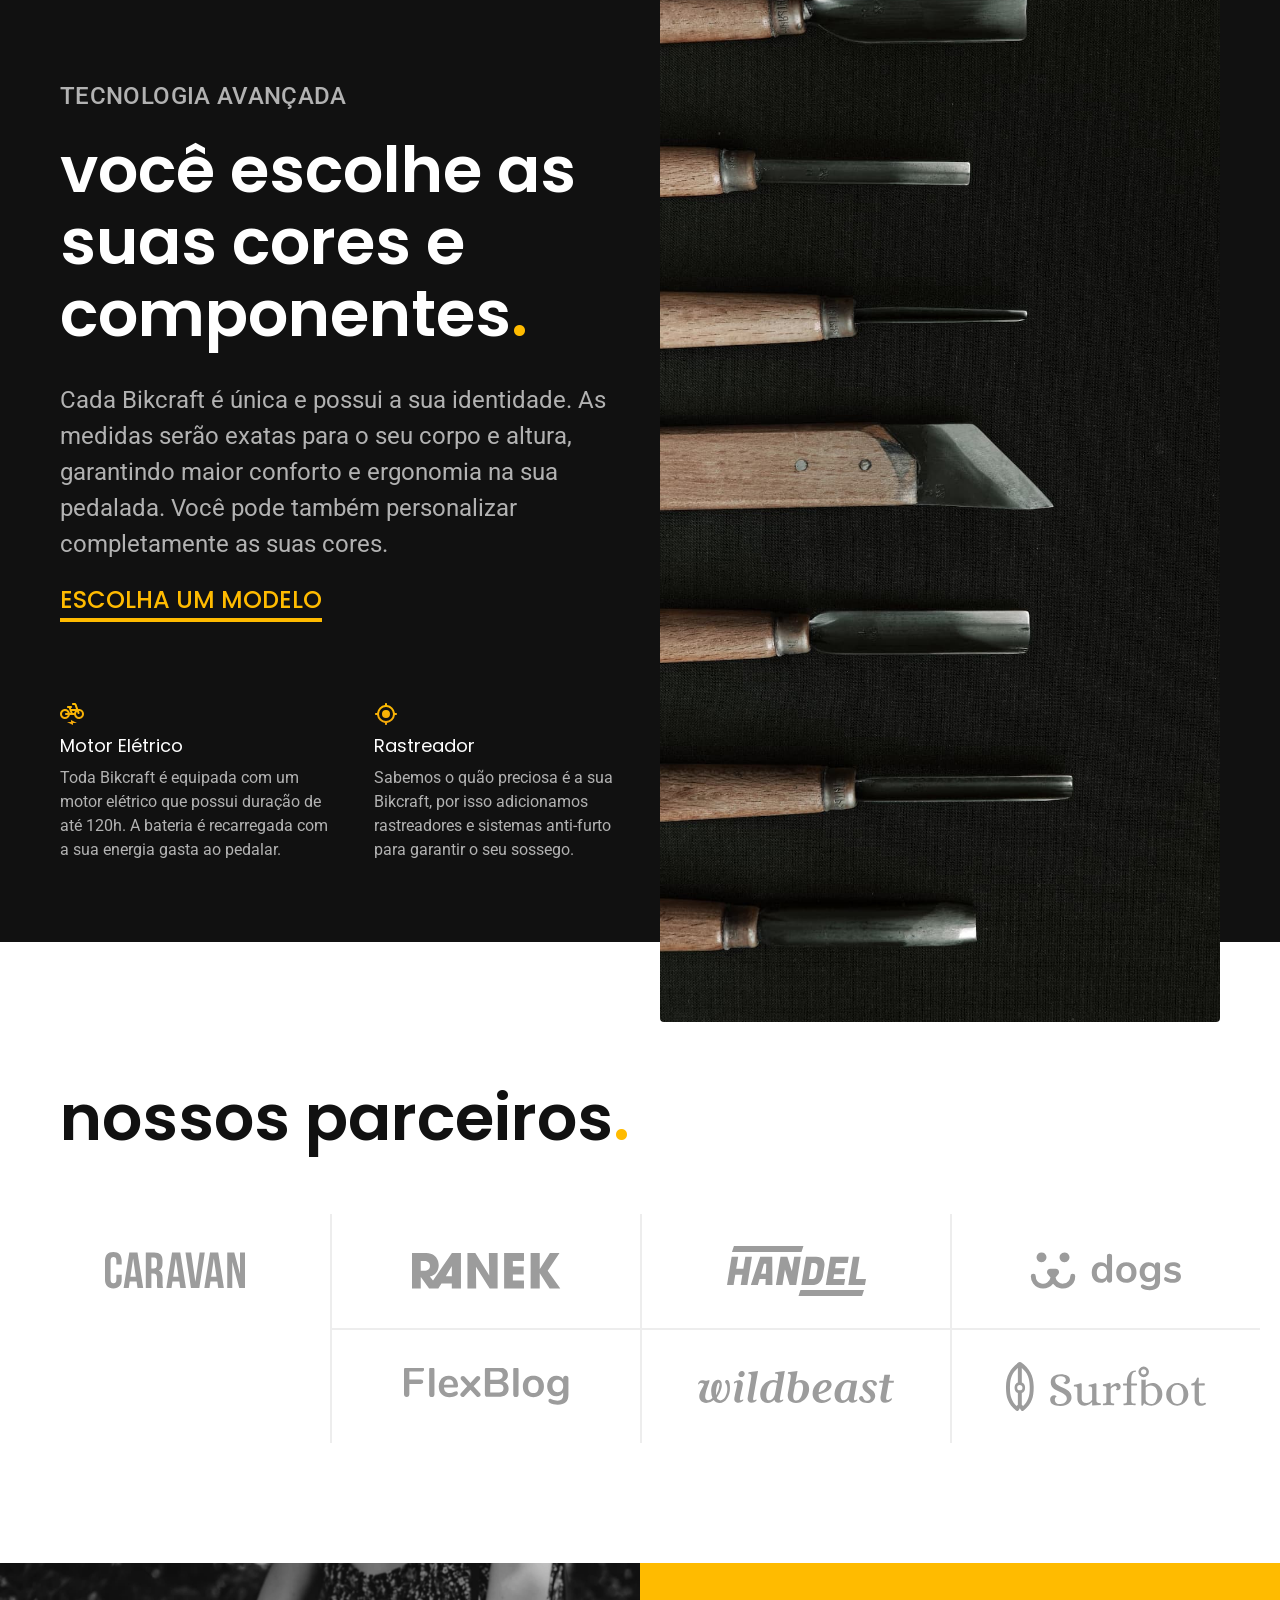
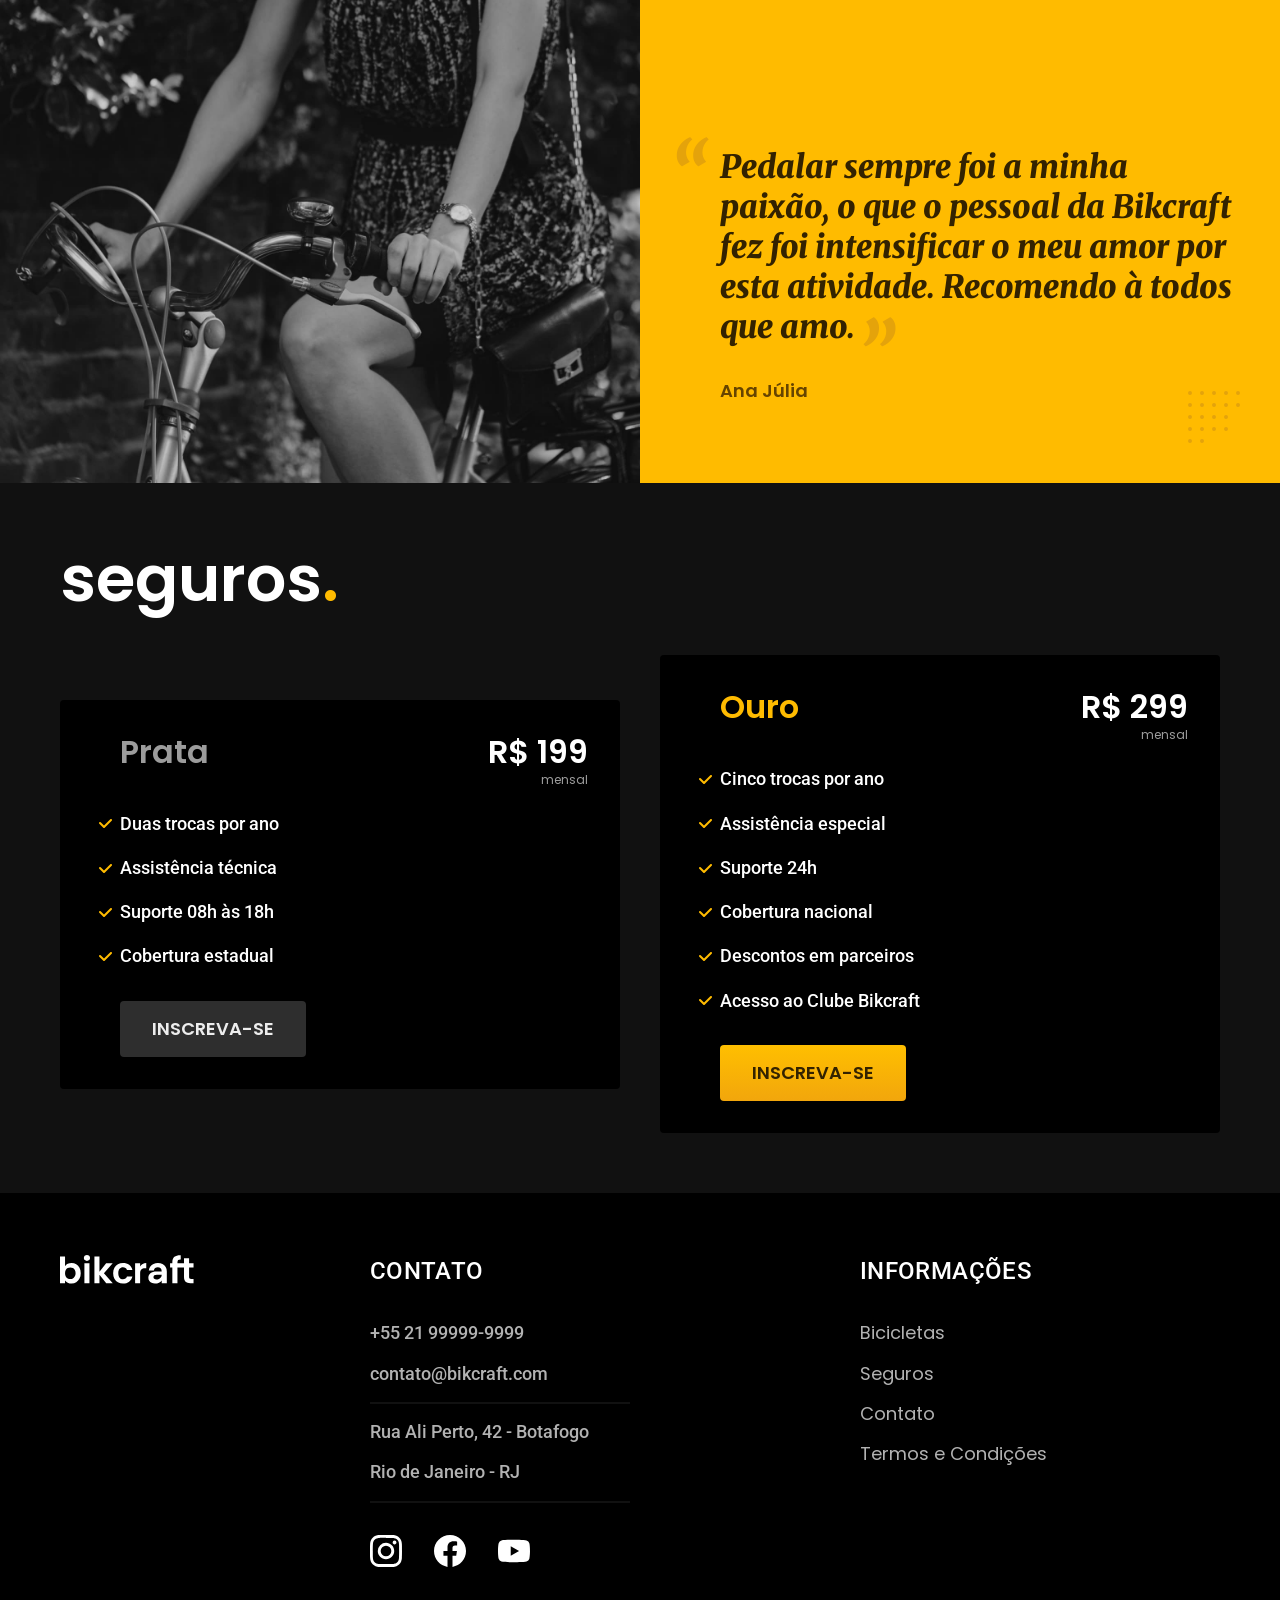
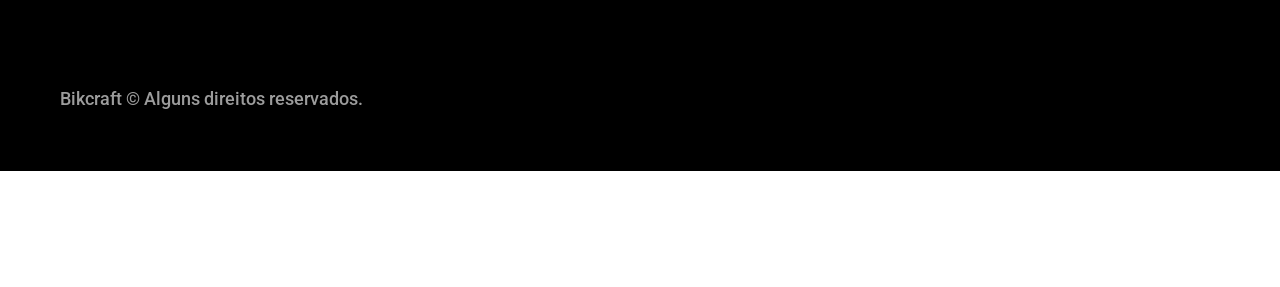
==== commit 73207c00: "home page animada" ====
--- a/index.html
+++ b/index.html
@@ -8,14 +8,19 @@
       name="description"
       content="Bicicletas elétricas de alta precisão e qualidade,  feitas sob medida para o cliente. Explore o mundo na sua velocidade com a Bikcraft."
     />
-    <link rel="preload" href="./css/style.css" as="style" />
-    <link rel="stylesheet" href="./css/style.css" />
+    <link rel="shortcut icon" href="./img/favicon.svg" type="image/svg+xml" />
+    <link rel="preload" href="./css/style.min.css" as="style" />
+    <link rel="stylesheet" href="./css/style.min.css" />
     <link rel="preconnect" href="https://fonts.googleapis.com" />
     <link rel="preconnect" href="https://fonts.gstatic.com" crossorigin />
     <link
       href="https://fonts.googleapis.com/css2?family=Poppins:wght@400;600&family=Roboto:ital,wght@0,500;1,500&family=Merriweather:ital,opsz,wght@1,18..144,900&display=swap"
       rel="stylesheet"
     />
+
+    <script>
+      document.documentElement.classList.add("js");
+    </script>
   </head>
 
   <body>
@@ -38,17 +43,19 @@
     <main class="introducao-bg">
       <div class="introducao container">
         <div class="introducao-conteudo">
-          <h1 class="font-1-xxl c0">
+          <h1 class="font-1-xxl c0 fadeInDown" data-anime="200">
             Bicicletas feitas sob medida<span class="p1">.</span>
           </h1>
-          <p class="font-2-l c5">
+          <p class="font-2-l c5 fadeInDown" data-anime="400">
             Bicicletas elétricas de alta precisão e qualidade, feitas sob medida
             para o cliente. Explore o mundo na sua velocidade com a Bikcraft.
           </p>
-          <a class="botao" href="./bicicletas.html">Selecione a sua</a>
-        </div>
-
-        <picture>
+          <a class="botao fadeInDown" href="./bicicletas.html" data-anime="600"
+            >Selecione a sua</a
+          >
+        </div>
+
+        <picture class="fadeInRight" data-anime="800">
           <source
             media="(max-width:800px)"
             srcset="./img//bicicletas/nimbus.jpg"
@@ -62,11 +69,11 @@
     </main>
 
     <article class="bicicletas-lista">
-      <h2 class="container font-1-xxl">
+      <h2 class="container font-1-xxl fadeInDown" data-anime="200">
         escolha a sua<span class="p1">.</span>
       </h2>
       <ul>
-        <li>
+        <li class="fadeInLeft" data-anime="300">
           <a href="./bicicletas/magic.html">
             <img
               src="./img/bicicletas/magic-home.jpg"
@@ -77,7 +84,7 @@
           </a>
         </li>
 
-        <li>
+        <li class="fadeInUp" data-anime="500">
           <a href="./bicicletas/nimbus.html">
             <img
               src="./img/bicicletas/nimbus-home.jpg"
@@ -88,7 +95,7 @@
           </a>
         </li>
 
-        <li>
+        <li class="fadeInRight" data-anime="700">
           <a href="./bicicletas/nebula.html">
             <img
               src="./img/bicicletas/nebula-home.jpg"
@@ -103,7 +110,7 @@
 
     <article class="tecnologia-bg">
       <div class="tecnologia container">
-        <div class="tecnologia-conteudo">
+        <div class="tecnologia-conteudo fadeInLeft" data-anime="200">
           <span class="font-2-l-b c5">tecnologia avançada</span>
           <h2 class="font-1-xxl c0">
             você escolhe as suas cores e componentes<span class="p1">.</span>
@@ -117,7 +124,7 @@
           <a class="link" href="./bicicletas.html">ESCOLHA UM MODELO</a>
 
           <div class="tecnologia-vantagem">
-            <div>
+            <div class="fadeInUp" data-anime="600">
               <img src="./img/icones/eletrica.svg" alt="" />
               <h3 class="font-1-m c0">Motor Elétrico</h3>
               <p class="font-2-s c5">
@@ -127,7 +134,7 @@
               </p>
             </div>
 
-            <div>
+            <div class="fadeInUp" data-anime="800">
               <img src="./img/icones/rastreador.svg" alt="" />
               <h3 class="font-1-m c0">Rastreador</h3>
               <p class="font-2-s c5">
@@ -138,7 +145,7 @@
           </div>
         </div>
 
-        <div class="tecnologia-img">
+        <div class="tecnologia-img fadeInRight" data-anime="400">
           <img src="./img/fotos/tecnologia.jpg" alt="" />
         </div>
       </div>
@@ -149,24 +156,38 @@
         nossos parceiros<span class="p1">.</span>
       </h2>
       <ul>
-        <li><img src="./img/parceiros/caravan.svg" alt="caravan" /></li>
-        <li><img src="./img/parceiros/ranek.svg" alt="ranek.svg" /></li>
-        <li><img src="./img/parceiros/handel.svg" alt="/handel.svg" /></li>
-        <li><img src="./img/parceiros/dogs.svg" alt="dogs.svg" /></li>
-        <li><img src="./img/parceiros/lescone.svg" alt="lescone.svg" /></li>
-        <li><img src="./img/parceiros/flexblog.svg" alt="flexblog.svg" /></li>
-        <li>
+        <li class="fadeInUp" data-anime="200">
+          <img src="./img/parceiros/caravan.svg" alt="caravan" />
+        </li>
+        <li class="fadeInUp" data-anime="300">
+          <img src="./img/parceiros/ranek.svg" alt="ranek.svg" />
+        </li>
+        <li class="fadeInUp" data-anime="400">
+          <img src="./img/parceiros/handel.svg" alt="/handel.svg" />
+        </li>
+        <li class="fadeInUp" data-anime="500">
+          <img src="./img/parceiros/dogs.svg" alt="dogs.svg" />
+        </li>
+        <li class="fadeInUp" data-anime="6000">
+          <img src="./img/parceiros/lescone.svg" alt="lescone.svg" />
+        </li>
+        <li class="fadeInUp" data-anime="700">
+          <img src="./img/parceiros/flexblog.svg" alt="flexblog.svg" />
+        </li>
+        <li class="fadeInUp" data-anime="800">
           <img src="./img/parceiros/wildbeast.svg" alt="caravanwildbeast.svg" />
         </li>
-        <li><img src="./img/parceiros/surfbot.svg" alt="surfbot.svg" /></li>
+        <li class="fadeInUp" data-anime="900">
+          <img src="./img/parceiros/surfbot.svg" alt="surfbot.svg" />
+        </li>
       </ul>
     </section>
 
     <section class="depoimento" aria-label="Depoimento">
-      <div>
+      <div class="fadeInLeft" data-anime="200">
         <img src="./img/fotos/depoimento.jpg" alt="pessoa pedalando bikcraft" />
       </div>
-      <div class="depoimento-conteudo">
+      <div class="depoimento-conteudo fadeInRight" data-anime="400">
         <blockquote class="font-1-xl p5">
           <p>
             Pedalar sempre foi a minha paixão, o que o pessoal da Bikcraft fez
@@ -180,9 +201,11 @@
 
     <article class="seguros-bg">
       <div class="seguros container">
-        <h2 class="font-1-xxl c0">seguros<span class="p1">.</span></h2>
-
-        <div class="seguros-item">
+        <h2 class="font-1-xxl c0 fadeInDown" data-anime="200">
+          seguros<span class="p1">.</span>
+        </h2>
+
+        <div class="seguros-item fadeInLeft" data-anime="400">
           <h3 class="font-1-xl c6">Prata</h3>
           <span class="font-1-xl c0"
             >R$ 199<span class="font-1-xs c6">mensal</span></span
@@ -193,10 +216,14 @@
             <li>Suporte 08h às 18h</li>
             <li>Cobertura estadual</li>
           </ul>
-          <a class="botao secundario" href="./orcamento.html">Inscreva-se</a>
-        </div>
-
-        <div class="seguros-item">
+          <a
+            class="botao secundario"
+            href="./orcamento.html?tipo=seguro&produto=prata"
+            >Inscreva-se</a
+          >
+        </div>
+
+        <div class="seguros-item fadeInRight" data-anime="600">
           <h3 class="font-1-xl p1">Ouro</h3>
           <span class="font-1-xl c0"
             >R$ 299<span class="font-1-xs c6">mensal</span></span
@@ -209,15 +236,22 @@
             <li>Descontos em parceiros</li>
             <li>Acesso ao Clube Bikcraft</li>
           </ul>
-          <a class="botao" href="./orcamento.html">Inscreva-se</a>
+          <a class="botao" href="./orcamento.html?tipo=seguro&produto=ouro"
+            >Inscreva-se</a
+          >
         </div>
       </div>
     </article>
 
     <footer class="footer-bg">
       <div class="footer container">
-        <img src="./img/bikcraft.svg" alt="Bikcraft" />
-        <div class="footer-contato">
+        <img
+          class="fadeInUp"
+          data-anime="200"
+          src="./img/bikcraft.svg"
+          alt="Bikcraft"
+        />
+        <div class="footer-contato fadeInUp" data-anime="400">
           <h3 class="font-2-l-b c0">Contato</h3>
           <ul class="c5 font-2-m">
             <li><a href="tel:+5521999999999">+55 21 99999-9999</a></li>
@@ -237,7 +271,7 @@
             <a href="./"><img src="./img/redes/youtube.svg" alt="Youtube" /></a>
           </div>
         </div>
-        <div class="footer-informacoes">
+        <div class="footer-informacoes fadeInUp" data-anime="600">
           <h3 class="font-2-l-b c0">Informações</h3>
           <nav>
             <ul class="font-1-m c5">
@@ -253,5 +287,7 @@
         </p>
       </div>
     </footer>
+    <script src="./js/plugins/simple-anime.js"></script>
+    <script src="./js/script.js"></script>
   </body>
 </html>
--- a/css/style.min.css
+++ b/css/style.min.css
@@ -0,0 +1 @@
+body{margin:0;font-family:Arial,Helvetica,sans-serif;color:var(--c11)}blockquote,dd,h1,h2,h3,h4,p,ul{margin:0}ul{padding:0;list-style:none}a{text-decoration:none;color:inherit}img{max-width:100%;display:block}img[src$=".jpg"]{border-radius:4px}.container{box-sizing:border-box;max-width:1200px;padding:0 20px;margin-right:auto;margin-left:auto}.botao{padding:16px 32px;text-transform:uppercase;border-radius:4px;color:var(--p5);background:var(--gradient-1);box-shadow:0 1px 2px rgb(0,0,0,.1);font:600 1.125rem/1.35 Poppins,sans-serif;max-width:max-content;border:none;cursor:pointer}.botao.seta{display:flex;align-items:center}.botao.seta::after{content:"";display:inline-block;width:18px;height:10px;margin-left:12px;background:url("../img/icones/seta.svg");transition:transform .2s}.botao.seta:hover::after{transform:translateX(4px)}.botao:hover{background:var(--gradient-2)}.botao.secundario{background:var(--c10);color:var(--c2)}.botao.secundario:hover{background:var(--c9);color:var(--c2)}@media (max-width:600px){.botao{padding:12px 16px;font-size:16px}}.link{display:inline-block;color:var(--p1);font:500 1.5rem/1.5 Poppins,sans-serif;text-transform:uppercase}.link::after{content:"";display:block;height:4px;background-color:currentColor}.link:hover{color:var(--c0)}.titulo-bg{background-color:var(--c11);padding-top:60px;padding-bottom:60px}.titulo{background:url("../img/dec/top-right.svg") no-repeat top right 20px}.titulo p{margin-bottom:4px}@media (max-width:800px){.titulo-bg{padding-top:40px;padding-bottom:40px}.titulo p{font-size:1rem;text-transform:lowercase;font-weight:400}}:root{--gradient-1:linear-gradient(#ffbf00, #f2a60c);--gradient-2:linear-gradient(#ffb60d, #e59317);--c0:#ffffff;--c1:#f7f7f7;--c2:#ededed;--c3:#dedede;--c4:#cccccc;--c5:#b2b2b2;--c6:#9c9c9c;--c7:#717171;--c8:#595959;--c9:#404040;--c10:#2e2e2e;--c11:#111111;--c12:#000000;--p1:#ffbb00;--p2:#e4a30b;--p3:#a66f00;--p4:#664400;--p5:#332200}.c0{color:var(--c0)}.c1{color:var(--c1)}.c2{color:var(--c2)}.c3{color:var(--c3)}.c4{color:var(--c4)}.c5{color:var(--c5)}.c6{color:var(--c6)}.c7{color:var(--c7)}.c8{color:var(--c8)}.c9{color:var(--c9)}.c10{color:var(--c10)}.c11{color:var(--c11)}.c12{color:var(--c12)}.p1{color:var(--p1)}.p2{color:var(--p2)}.p3{color:var(--p3)}.p4{color:var(--p4)}.p5{color:var(--p5)}.font-1-xs{font:400 0.75rem/1.35 Poppins,sans-serif}.font-2-xs{font:400 0.875rem/1.43 Roboto,sans-serif}.font-1-s{font:400 1rem/1.5 Poppins,sans-serif}.font-2-s{font:400 1rem/1.5 Roboto,sans-serif}.font-1-m,.font-1-m-b{font:400 1.125rem/1.35 Poppins,sans-serif}.font-1-m-b{font-weight:600}.font-2-m{font:500 1.125rem/1.35 Roboto,sans-serif}.font-1-l{font:400 1.5rem/1.5 Poppins,sans-serif}.font-2-l,.font-2-l-b{font:400 1.5rem/1.5 Roboto,sans-serif}.font-2-l-b{font-weight:500;letter-spacing:.015em;text-transform:uppercase}.font-1-xl{font:600 2rem/1.25 Poppins,sans-serif}.font-2-xl{font:500 2rem/1.25 Roboto,sans-serif}.font-1-xxl{font:600 4rem/1.125 Poppins,sans-serif}@media (max-width:1200px){.font-1-xxl{font-size:3rem}.font-2-l,.font-2-l-b{font-size:1.125rem}}@media (max-width:800px){.font-1-xxl{font-size:2rem}.font-1-xl,.font-2-xl{font-size:1.5rem}}.form{display:grid;grid-template-columns:1fr 1fr;gap:20px}.form label{display:block;font:400 1rem/1.5 Poppins,sans-serif;margin-bottom:4px}.form .col-2{grid-column:span 2}.form input[type=email],.form input[type=text],.form textarea{font:400 1rem/1.5 Roboto,sans-serif;background:var(--c1);border:1px solid var(--c2);padding:12px;border-radius:4px;width:100%;box-sizing:border-box}.form input[type=email]:focus,.form input[type=text]:focus,.form textarea:focus{outline:0;border-color:var(--p1);background:var(--c0);box-shadow:0 0 0 2px #fea}@media (max-width:600px){.form{grid-template-columns:1fr}.form .col-2{grid-column:1}}.js .fadeInDown{transform:translate3d(0,-20px,0)}.js .fadeInUp{transform:translate3d(0,20px,0)}.js .fadeInRight{transform:translate3d(20px,0,0)}.js .fadeInLeft{transform:translate3d(-20px,0,0)}.js [data-anime]{opacity:0}.js .anime{opacity:1;transform:none;transition:transform .8s,opacity .8s}.header{display:flex;flex-wrap:wrap;gap:20px;justify-content:space-between;align-items:center;padding-top:20px;padding-bottom:20px}.header-bg{background-color:var(--c12)}.header-menu{display:flex;flex-wrap:wrap;gap:40px}.header-menu a{display:inline-block;padding:16px 0;position:relative}.header-menu a:after{content:"";display:block;height:2px;width:0;background:var(--c0);margin-top:4px;position:absolute}.header-menu a.ativo::after,.header-menu a:hover:after{width:100%;transition:.3s}@media (max-width:800px){.header-menu{gap:20px}.header-menu a{background-color:var(--c11);padding:12px 16px;border-radius:4px}.header-menu a:hover{background-color:var(--c10)}.header-menu a::after{display:none}}@media (max-width:600px){.header-menu{gap:12px}.header-menu a{background-color:var(--c11);padding:8px 12px;border-radius:4px;font-size:14px}}.footer-bg{background-color:var(--c12)}.footer{display:grid;grid-template-columns:3fr 5fr 4fr;gap:40px;padding-top:60px;padding-bottom:60px}.footer h3{margin-bottom:32px}.footer-contato ul{margin-bottom:32px}.footer-contato li:nth-child(2n):after{content:"";display:block;max-width:260px;height:2px;background:var(--c11);margin-top:16px}.footer li{margin-bottom:16px}.footer-redes{display:flex;gap:32px}.footer a:hover{color:var(--c0)}.footer-copy{grid-column:1/-1;margin-top:80px}@media (max-width:800px){.footer>img{display:none}.footer{grid-template-columns:1fr 1fr}}@media (max-width:600px){.footer{grid-template-columns:1fr;gap:60px}.footer-copy{margin-top:0}}.introducao-bg{background:var(--c12) url("../img/dec/bottom-left.svg") no-repeat bottom 160px left 20px;box-shadow:inset 0 -120px var(--c0)}.introducao{display:grid;grid-template-columns:1fr 1fr;gap:0 40px}.introducao-conteudo{align-self:flex-end;padding-bottom:240px}.introducao-conteudo h1{margin-bottom:32px}.introducao-conteudo p{margin-bottom:36px}.introducao img{width:100%;height:100%;object-fit:cover}@media (max-width:1200px){.introducao h1{font-size:48px}.introducao p{font-size:18px}}@media (max-width:800px){.introducao-bg{background-color:var(--c11);padding-top:40px;box-shadow:inset 0 -60px var(--c0)}.introducao{grid-template-columns:1fr;gap:32px}.introducao-conteudo{padding-bottom:0}.introducao h1{font-size:32px;margin-bottom:16px}.introducao img{height:300px;width:100%}}.tecnologia-bg{background-color:var(--c11);box-shadow:inset 0 80px var(--c0),inset 0 -80px var(--c0)}.tecnologia{display:grid;grid-template-columns:1fr 1fr;gap:40px}.tecnologia-img img{width:100%;height:100%;object-fit:cover;object-position:left}.tecnologia-conteudo{padding:160px 0}.tecnologia-conteudo>span{display:block;margin-bottom:20px}.tecnologia-conteudo h2{margin-bottom:32px}.tecnologia-conteudo>p{margin-bottom:20px}.tecnologia-conteudo a{margin-bottom:80px}.tecnologia-vantagem{display:flex;gap:40px}.tecnologia-vantagem h3{margin-bottom:8px;width:max-content}.tecnologia-vantagem img{width:24px;margin-bottom:8px}@media (max-width:800px){.tecnologia-bg{box-shadow:none}.tecnologia{grid-template-columns:1fr}.tecnologia-conteudo{padding:60px 0}.tecnologia-img{display:none}.tecnologia-conteudo a{margin-bottom:60px}}@media (max-width:600px){.tecnologia-vantagem{flex-direction:column}}.parceiros{padding-top:60px;padding-bottom:120px}.parceiros h2{margin-bottom:60px}.parceiros ul{padding:0 20px;max-width:1400px;margin:0 auto;display:grid;grid-template-columns:repeat(4,1fr)}.parceiros li{display:flex;padding:32px;border-left:2px solid var(--c2)}.parceiros img{margin:auto}.parceiros li:first-child,.parceiros li:nth-child(5){border-left:none}.parceiros li:nth-child(n+5){border-top:2px solid var(--c2)}@media (max-width:800px){.parceiros{padding-bottom:60px}.parceiros h2{margin-bottom:20px}.parceiros ul{grid-template-columns:repeat(2,1fr)}.parceiros li{display:flex;padding:20px}.parceiros li:nth-child(n+3){border-top:2px solid var(--c2)}.parceiros li:nth-child(odd){border-left:none}}.bicicleta{display:grid;grid-template-columns:1fr 1fr;align-items:start;gap:40px;padding-top:60px;padding-bottom:60px}#bicicleta .titulo p{text-transform:uppercase}.bicicleta-imagens{display:flex;flex-wrap:wrap;gap:20px}.bicicleta-imagens img{flex:1;min-width:200px}.bicicleta-imagens img:first-child{min-width:100%}.bicicleta-conteudo>P{margin-bottom:32px}.bicicleta-conteudo h2{text-transform:uppercase;letter-spacing:.015em;margin-bottom:12px}.bicicleta-comprar{display:grid;grid-template-columns:max-content auto;align-items:center;justify-items:start;gap:8px 12px;margin-bottom:40px}.bicicleta-comprar a{grid-row:span 2}.bicicleta-comprar span{display:flex;align-items:center;background-color:var(--c12);padding:4px 8px;border-radius:4px;gap:8px}.bicicleta-ficha,.bicicleta-informacoes{padding:32px;background-color:var(--c12);border-radius:4px}.bicicleta-informacoes{margin-bottom:40px;display:grid;grid-template-columns:1fr 1fr;gap:32px}.bicicleta-informacoes img{width:24px;margin-bottom:8px}.bicicleta-informacoes h3{margin-bottom:8px}.bicicleta-ficha li{padding:4px 0;display:flex;justify-content:space-between;border-bottom:1px solid var(--c11)}.bicicleta-ficha li:last-child{border-bottom:none}.bicicleta-ficha span{color:var(--c6)}@media (max-width:800px){.bicicleta{grid-template-columns:1fr;padding-top:40px;padding-bottom:40px}.bicicleta-imagens{grid-row:2}}@media (max-width:400px){.bicicleta-informacoes{grid-template-columns:1fr}.bicicleta-comprar{grid-template-columns:1fr}}.seguro-bg{background-color:var(--c11);box-shadow:inset 0 120px var(--c0),inset 0 -120px var(--c12)}.seguro{display:grid;grid-template-columns:1fr 1fr;gap:40px}.seguro-img img{width:100%;height:100%;object-fit:cover}.seguro-conteudo{padding-top:180px;padding-bottom:180px}.seguro h2{margin-bottom:32px}.seguro p{margin-bottom:20px}@media (max-width:800px){.seguro-bg{background-color:var(--c11);box-shadow:inset 0 -60px var(--c12)}.seguro{grid-template-columns:1fr}.seguro-img{grid-row:2;height:200px}.seguro-conteudo{padding-top:40px;padding-bottom:0}}.bicicletas-lista{padding-top:60px;padding-bottom:120px}.bicicletas-lista h2{margin-bottom:40px}.bicicletas-lista h3{margin-bottom:8px;display:flex;align-items:center}.bicicletas-lista h3::before{content:"";display:inline-block;background-color:var(--p1);height:8px;width:12px;margin-right:8px}.bicicletas-lista a:hover h3::before{width:24px;transition:width .2s}.bicicletas-lista li span{padding-left:20px}.bicicletas-lista ul{display:flex;gap:40px;padding:0 20px 20px 20px;max-width:1400px;margin:0 auto;overflow-x:auto}#bicicleta .bicicletas-lista ul{padding:0 0 20px 0}.bicicletas-lista li{flex:1;min-width:280px}.bicicletas-lista a{display:block}.bicicletas-lista img{margin-bottom:16px}@media (max-width:800px){.bicicletas-lista{padding-bottom:60px}.bicicletas-lista ul{gap:20px}}.depoimento{display:grid;grid-template-columns:1fr 1fr;background-color:var(--p1);overflow:hidden}.depoimento img{border-radius:0;width:100%;height:100%;object-fit:cover}.depoimento-conteudo{padding:40px 40px 80px 80px;align-self:end;background:url("../img/dec/bottom-right-p.svg") no-repeat bottom 40px right 40px}.depoimento-conteudo p{font-family:Merriweather,serif;font-style:italic;font-weight:900;margin-bottom:32px;max-width:32ch;position:relative}.depoimento p::after,.depoimento p::before{font-size:5rem;color:var(--p2);position:absolute}.depoimento p::before{content:"“";left:-50px;top:-20px}.depoimento p::after{content:"”"}@media (min-width:1200px){.depoimento img{max-height:520px}}@media (max-width:800px){.depoimento{grid-template-columns:1fr;text-align:center}.depoimento-conteudo{padding:40px 20px;justify-self:center}.depoimento img{max-height:200px}}.bicicletas-bg{background:linear-gradient(to right,var(--c0) 30%,var(--c11) 0)}.bicicletas{display:grid;grid-template-columns:1fr 1fr;gap:40px;padding-top:60px;padding-bottom:60px;background:url("../img/dec/top-right.svg") no-repeat top 40px right 20px}.bicicletas-img{position:relative}.bicicletas-img span{display:inline-block;background:var(--c12);padding:8px 16px 8px 8px;position:absolute;top:20px;right:0;text-align:left;border-radius:4px 0 0 4px}.bicicletas-conteudo{display:grid;grid-template-columns:1fr auto;align-content:start}.bicicletas h2,.bicicletas p{grid-column:1/-1}.bicicletas h2{margin-bottom:20px}.bicicletas h2::before{content:"";display:block;width:12px;height:8px;background-color:var(--p1);margin-bottom:8px}.bicicletas p{margin-bottom:32px}.bicicletas a{place-self:end}.bicicletas ul{display:grid;gap:16px}.bicicletas li{display:flex;align-items:center}.bicicletas-conteudo img{width:24px;margin-right:8px}@media (max-width:800px){.bicicletas{grid-template-columns:1fr;gap:20px;padding-top:40px;padding-bottom:40px}.bicicletas-bg{background:var(--c11)}}@media (max-width:600px){.bicicletas-conteudo{grid-template-columns:1fr}.bicicletas ul{font-size:1rem;display:grid;grid-template-columns:1fr 1fr;margin-bottom:32px}.bicicletas a{place-self:start}}.seguros-bg{background-color:var(--c11)}.seguros{padding-top:60px;padding-bottom:60px;display:grid;grid-template-columns:1fr 1fr;gap:40px;align-items:center}#seguros .seguros{padding-top:0}.seguros h2{grid-column:1/-1}.seguros-item{background-color:var(--c12);padding:32px 32px 32px 60px;display:grid;grid-template-columns:1fr auto;border-radius:4px}.seguros-item h3{margin-bottom:40px}.seguros-item span{grid-column:2;display:block;text-align:right}.seguros-item ul{grid-column:1/-1;margin-bottom:32px}.seguros-item a{grid-column:1/-1}.seguros-item li{display:flex;align-items:center;position:relative}.seguros-item li+li{margin-top:20px}.seguros-item li::before{content:"";display:inline-block;width:13px;height:9px;background-image:url("../img/icones/lista.svg");position:absolute;left:-21px}@media (max-width:800px){.seguros{grid-template-columns:1fr}}.vantagens{padding-top:120px;padding-bottom:120px}.vantagens-bg{background-color:var(--c12)}.vantagens ul{margin-top:60px;display:grid;grid-template-columns:repeat(auto-fit,minmax(280px,max-content));gap:40px 80px}.vantagens h3,.vantagens img{margin-bottom:8px}@media (max-width:800px){.vantagens{padding-top:60px;padding-bottom:60px}.vantagens h2{margin-bottom:40px}.vantagens ul{gap:20px}}.perguntas{padding-top:120px;padding-bottom:120px}.perguntas h2{margin-bottom:60px}.perguntas dl>div{padding:20px;border-radius:4px}.perguntas dl>div:nth-child(odd){background-color:var(--c1)}.perguntas button{display:grid;grid-template-columns:auto 1fr auto;align-items:center;gap:8px;cursor:pointer;border:none;background:0 0;width:100%;text-align:left}.perguntas button::before{content:"";display:inline-block;width:12px;height:8px;background-color:var(--p1)}.perguntas button::after{content:"";display:inline-block;width:14px;height:6px;background:url("../img/icones/seta-abrir.svg");transition:.3s}.perguntas button:hover::after,.perguntas button[aria-expanded=true]::after{transform:rotate(180deg)}.js .perguntas dd{display:none}.perguntas dd{padding-top:16px;padding-left:20px;max-width:80ch}.js .perguntas dd.ativa{display:block}@media (max-width:800px){.perguntas{padding-top:60px;padding-bottom:60px}.perguntas h2{margin-bottom:40px}}#contato{background:linear-gradient(var(--c11) 600px,var(--c1) 0)}.contato{display:grid;grid-template-columns:5fr 7fr}.contato-dados,.contato-formulario{padding:60px;box-shadow:0 1px 2px rgba(0,0,0,.1)}.contato-dados{border-radius:4px 0 0 4px;background:var(--c12) url("../img/dec/bottom-left.svg") no-repeat bottom 20px left 20px}.contato-formulario{border-radius:0 4px 4px 0;background:var(--c0) url("../img/dec/bottom-right.svg") no-repeat bottom 20px right 20px}.contato-dados h2{margin-bottom:60px}.contato-endereco{margin-bottom:32px;background:url("../img/icones/local.svg") no-repeat 0 2px;padding-left:28px}.contato-endereco p{margin-bottom:8px}.contato-meios a{display:block;max-width:max-content;margin-bottom:8px;padding-left:28px}.contato-meios a:hover{color:var(--c0)}.contato-meios a:first-child{background:url("../img/icones/email.svg") no-repeat 0 2px}.contato-meios a:last-child{background:url("../img/icones/telefone.svg") no-repeat 0 2px;margin-top:24px;margin-bottom:60px}.contato-redes{display:flex;gap:32px;padding-left:28px}@media (max-width:800px){.contato{grid-template-columns:1fr}.contato-dados,.contato-formulario{padding:20px}.contato-dados{border-radius:4px 4px 0 0;background:var(--c12)}.contato-formulario{border-radius:0 0 4px 4px}.contato-dados h2,a:last-child{margin-bottom:32px}.contato-redes{margin-bottom:12px}}.lojas{display:grid;grid-template-columns:1fr 1fr;gap:0 40px;padding-top:120px;padding-bottom:120px}.lojas h2{grid-column:1/-1;margin-bottom:60px}.lojas img{border-radius:4px 4px 0 0}.lojas-item{border-radius:4px;background:var(--c0);box-shadow:0 1px 2px rgba(0,0,0,.1)}.lojas-conteudo{display:grid;grid-template-columns:1fr 1fr;gap:32px 16px;padding:32px;position:relative}.lojas-conteudo h3,.lojas-tempo{grid-column:1/-1}.lojas-tempo{display:flex;align-items:center;gap:8px}.lojas-dados{display:grid;gap:8px;border-left:2px solid var(--c2);padding-left:12px}.lojas-conteudo h3{padding-left:28px}.lojas-conteudo::before{content:"";position:absolute;top:48px;left:36px;width:12px;height:8px;background-color:var(--p1);margin-bottom:8px}@media (max-width:800px){.lojas{gap:20px;padding-top:60px;padding-bottom:60px}.lojas h2{margin-bottom:32px}.lojas-conteudo{grid-template-columns:1fr}}@media (max-width:600px){.lojas{grid-template-columns:1fr}}#orcamento{background:linear-gradient(var(--c11) 600px,var(--c1) 0)}.orcamento{display:grid;grid-template-columns:5fr 7fr;padding-bottom:120px}.orcamento h2{text-transform:uppercase;position:relative;display:flex;align-items:center}.orcamento h2::before{content:"";display:inline-block;width:4px;height:8px;background-color:var(--p1);position:absolute;left:-12px}.orcamento-dados,.orcamento-produto{padding:60px;box-shadow:0 1px 2px rgba(0,0,0,.1)}.orcamento-produto{border-radius:4px 0 0 4px;background:var(--c12) url("../img/dec/bottom-left.svg") no-repeat bottom 20px left 20px;display:grid;grid-template-columns:1fr 1fr;gap:20px;align-content:start}.orcamento-produto>*{grid-column:1/-1}.orcamento-produto>label{grid-column:initial}.orcamento-produto label{font:400 1rem/1.5 Poppins,sans-serif;color:var(--c4);background-color:var(--c10);padding:12px 16px;border-radius:4px;cursor:pointer;display:grid;grid-template-columns:auto 1fr auto;align-items:center;border:1px solid var(--c10)}.orcamento-produto label::before{content:"";display:inline-block;box-sizing:border-box;width:12px;height:12px;border:1px solid var(--c6);border-radius:50%;margin-right:8px}.orcamento-produto input{opacity:0;position:absolute;pointer-events:none}.orcamento-produto input:checked+label{background:var(--c0);color:var(--c11)}.orcamento-produto input:checked+label::before{border-color:var(--c7);box-shadow:inset 0 0 0 3px var(--c0),inset 0 0 0 6px var(--c7)}.orcamento-produto label:hover{background-color:var(--c9);border-color:var(--c9)}.orcamento-produto input:focus+label{box-shadow:0 0 0 2px var(--p1);border-color:var(--c12)}.orcamento-produto label span{display:none}.orcamento-produto input:checked+label span{display:inline-block}.orcamento-dados{border-radius:0 4px 4px 0;display:grid;gap:20px;background:var(--c0) url("../img/dec/bottom-right.svg") no-repeat bottom 20px right 20px}.orcamento-conteudo h2,.orcamento-dados h2:nth-last-of-type(n+2){margin-top:20px}.orcamento-conteudo{display:none}#bikcraft:checked~#orcamento-bikcraft,#seguro:checked~#orcamento-seguro{display:grid;gap:20px}.orcamento-detalhes{display:none;background-color:var(--c0);padding:20px;grid-template-columns:1fr 1fr;border-radius:4px;align-items:center}.orcamento-detalhes li{display:flex;align-items:center;margin-bottom:8px}.orcamento-detalhes li img{width:16px;margin-right:8px}.orcamento-produto input:checked+label+.orcamento-detalhes{display:grid}@media (max-width:1200px){.orcamento-dados,.orcamento-produto{padding:32px}}@media (max-width:800px){.orcamento{grid-template-columns:1fr}.orcamento-dados{border-radius:0 0 4px 4px}.orcamento-produto{border-radius:4px 4px 0 0;background:var(--c12)}}@media (max-width:400px){.orcamento-produto{grid-template-columns:1fr}}.termos{padding-top:80px;padding-bottom:80px}.termos h2{font-weight:600;margin-bottom:20px}.termos p+h2{margin-top:40px}.termos p{max-width:75ch;margin-bottom:24px}
--- a/css/style.min.css
+++ b/css/style.min.css
@@ -0,0 +1 @@
+body{margin:0;font-family:Arial,Helvetica,sans-serif;color:var(--c11)}blockquote,dd,h1,h2,h3,h4,p,ul{margin:0}ul{padding:0;list-style:none}a{text-decoration:none;color:inherit}img{max-width:100%;display:block}img[src$=".jpg"]{border-radius:4px}.container{box-sizing:border-box;max-width:1200px;padding:0 20px;margin-right:auto;margin-left:auto}.botao{padding:16px 32px;text-transform:uppercase;border-radius:4px;color:var(--p5);background:var(--gradient-1);box-shadow:0 1px 2px rgb(0,0,0,.1);font:600 1.125rem/1.35 Poppins,sans-serif;max-width:max-content;border:none;cursor:pointer}.botao.seta{display:flex;align-items:center}.botao.seta::after{content:"";display:inline-block;width:18px;height:10px;margin-left:12px;background:url("../img/icones/seta.svg");transition:transform .2s}.botao.seta:hover::after{transform:translateX(4px)}.botao:hover{background:var(--gradient-2)}.botao.secundario{background:var(--c10);color:var(--c2)}.botao.secundario:hover{background:var(--c9);color:var(--c2)}@media (max-width:600px){.botao{padding:12px 16px;font-size:16px}}.link{display:inline-block;color:var(--p1);font:500 1.5rem/1.5 Poppins,sans-serif;text-transform:uppercase}.link::after{content:"";display:block;height:4px;background-color:currentColor}.link:hover{color:var(--c0)}.titulo-bg{background-color:var(--c11);padding-top:60px;padding-bottom:60px}.titulo{background:url("../img/dec/top-right.svg") no-repeat top right 20px}.titulo p{margin-bottom:4px}@media (max-width:800px){.titulo-bg{padding-top:40px;padding-bottom:40px}.titulo p{font-size:1rem;text-transform:lowercase;font-weight:400}}:root{--gradient-1:linear-gradient(#ffbf00, #f2a60c);--gradient-2:linear-gradient(#ffb60d, #e59317);--c0:#ffffff;--c1:#f7f7f7;--c2:#ededed;--c3:#dedede;--c4:#cccccc;--c5:#b2b2b2;--c6:#9c9c9c;--c7:#717171;--c8:#595959;--c9:#404040;--c10:#2e2e2e;--c11:#111111;--c12:#000000;--p1:#ffbb00;--p2:#e4a30b;--p3:#a66f00;--p4:#664400;--p5:#332200}.c0{color:var(--c0)}.c1{color:var(--c1)}.c2{color:var(--c2)}.c3{color:var(--c3)}.c4{color:var(--c4)}.c5{color:var(--c5)}.c6{color:var(--c6)}.c7{color:var(--c7)}.c8{color:var(--c8)}.c9{color:var(--c9)}.c10{color:var(--c10)}.c11{color:var(--c11)}.c12{color:var(--c12)}.p1{color:var(--p1)}.p2{color:var(--p2)}.p3{color:var(--p3)}.p4{color:var(--p4)}.p5{color:var(--p5)}.font-1-xs{font:400 0.75rem/1.35 Poppins,sans-serif}.font-2-xs{font:400 0.875rem/1.43 Roboto,sans-serif}.font-1-s{font:400 1rem/1.5 Poppins,sans-serif}.font-2-s{font:400 1rem/1.5 Roboto,sans-serif}.font-1-m,.font-1-m-b{font:400 1.125rem/1.35 Poppins,sans-serif}.font-1-m-b{font-weight:600}.font-2-m{font:500 1.125rem/1.35 Roboto,sans-serif}.font-1-l{font:400 1.5rem/1.5 Poppins,sans-serif}.font-2-l,.font-2-l-b{font:400 1.5rem/1.5 Roboto,sans-serif}.font-2-l-b{font-weight:500;letter-spacing:.015em;text-transform:uppercase}.font-1-xl{font:600 2rem/1.25 Poppins,sans-serif}.font-2-xl{font:500 2rem/1.25 Roboto,sans-serif}.font-1-xxl{font:600 4rem/1.125 Poppins,sans-serif}@media (max-width:1200px){.font-1-xxl{font-size:3rem}.font-2-l,.font-2-l-b{font-size:1.125rem}}@media (max-width:800px){.font-1-xxl{font-size:2rem}.font-1-xl,.font-2-xl{font-size:1.5rem}}.form{display:grid;grid-template-columns:1fr 1fr;gap:20px}.form label{display:block;font:400 1rem/1.5 Poppins,sans-serif;margin-bottom:4px}.form .col-2{grid-column:span 2}.form input[type=email],.form input[type=text],.form textarea{font:400 1rem/1.5 Roboto,sans-serif;background:var(--c1);border:1px solid var(--c2);padding:12px;border-radius:4px;width:100%;box-sizing:border-box}.form input[type=email]:focus,.form input[type=text]:focus,.form textarea:focus{outline:0;border-color:var(--p1);background:var(--c0);box-shadow:0 0 0 2px #fea}@media (max-width:600px){.form{grid-template-columns:1fr}.form .col-2{grid-column:1}}.js .fadeInDown{transform:translate3d(0,-20px,0)}.js .fadeInUp{transform:translate3d(0,20px,0)}.js .fadeInRight{transform:translate3d(20px,0,0)}.js .fadeInLeft{transform:translate3d(-20px,0,0)}.js [data-anime]{opacity:0}.js .anime{opacity:1;transform:none;transition:transform .8s,opacity .8s}.header{display:flex;flex-wrap:wrap;gap:20px;justify-content:space-between;align-items:center;padding-top:20px;padding-bottom:20px}.header-bg{background-color:var(--c12)}.header-menu{display:flex;flex-wrap:wrap;gap:40px}.header-menu a{display:inline-block;padding:16px 0;position:relative}.header-menu a:after{content:"";display:block;height:2px;width:0;background:var(--c0);margin-top:4px;position:absolute}.header-menu a.ativo::after,.header-menu a:hover:after{width:100%;transition:.3s}@media (max-width:800px){.header-menu{gap:20px}.header-menu a{background-color:var(--c11);padding:12px 16px;border-radius:4px}.header-menu a:hover{background-color:var(--c10)}.header-menu a::after{display:none}}@media (max-width:600px){.header-menu{gap:12px}.header-menu a{background-color:var(--c11);padding:8px 12px;border-radius:4px;font-size:14px}}.footer-bg{background-color:var(--c12)}.footer{display:grid;grid-template-columns:3fr 5fr 4fr;gap:40px;padding-top:60px;padding-bottom:60px}.footer h3{margin-bottom:32px}.footer-contato ul{margin-bottom:32px}.footer-contato li:nth-child(2n):after{content:"";display:block;max-width:260px;height:2px;background:var(--c11);margin-top:16px}.footer li{margin-bottom:16px}.footer-redes{display:flex;gap:32px}.footer a:hover{color:var(--c0)}.footer-copy{grid-column:1/-1;margin-top:80px}@media (max-width:800px){.footer>img{display:none}.footer{grid-template-columns:1fr 1fr}}@media (max-width:600px){.footer{grid-template-columns:1fr;gap:60px}.footer-copy{margin-top:0}}.introducao-bg{background:var(--c12) url("../img/dec/bottom-left.svg") no-repeat bottom 160px left 20px;box-shadow:inset 0 -120px var(--c0)}.introducao{display:grid;grid-template-columns:1fr 1fr;gap:0 40px}.introducao-conteudo{align-self:flex-end;padding-bottom:240px}.introducao-conteudo h1{margin-bottom:32px}.introducao-conteudo p{margin-bottom:36px}.introducao img{width:100%;height:100%;object-fit:cover}@media (max-width:1200px){.introducao h1{font-size:48px}.introducao p{font-size:18px}}@media (max-width:800px){.introducao-bg{background-color:var(--c11);padding-top:40px;box-shadow:inset 0 -60px var(--c0)}.introducao{grid-template-columns:1fr;gap:32px}.introducao-conteudo{padding-bottom:0}.introducao h1{font-size:32px;margin-bottom:16px}.introducao img{height:300px;width:100%}}.tecnologia-bg{background-color:var(--c11);box-shadow:inset 0 80px var(--c0),inset 0 -80px var(--c0)}.tecnologia{display:grid;grid-template-columns:1fr 1fr;gap:40px}.tecnologia-img img{width:100%;height:100%;object-fit:cover;object-position:left}.tecnologia-conteudo{padding:160px 0}.tecnologia-conteudo>span{display:block;margin-bottom:20px}.tecnologia-conteudo h2{margin-bottom:32px}.tecnologia-conteudo>p{margin-bottom:20px}.tecnologia-conteudo a{margin-bottom:80px}.tecnologia-vantagem{display:flex;gap:40px}.tecnologia-vantagem h3{margin-bottom:8px;width:max-content}.tecnologia-vantagem img{width:24px;margin-bottom:8px}@media (max-width:800px){.tecnologia-bg{box-shadow:none}.tecnologia{grid-template-columns:1fr}.tecnologia-conteudo{padding:60px 0}.tecnologia-img{display:none}.tecnologia-conteudo a{margin-bottom:60px}}@media (max-width:600px){.tecnologia-vantagem{flex-direction:column}}.parceiros{padding-top:60px;padding-bottom:120px}.parceiros h2{margin-bottom:60px}.parceiros ul{padding:0 20px;max-width:1400px;margin:0 auto;display:grid;grid-template-columns:repeat(4,1fr)}.parceiros li{display:flex;padding:32px;border-left:2px solid var(--c2)}.parceiros img{margin:auto}.parceiros li:first-child,.parceiros li:nth-child(5){border-left:none}.parceiros li:nth-child(n+5){border-top:2px solid var(--c2)}@media (max-width:800px){.parceiros{padding-bottom:60px}.parceiros h2{margin-bottom:20px}.parceiros ul{grid-template-columns:repeat(2,1fr)}.parceiros li{display:flex;padding:20px}.parceiros li:nth-child(n+3){border-top:2px solid var(--c2)}.parceiros li:nth-child(odd){border-left:none}}.bicicleta{display:grid;grid-template-columns:1fr 1fr;align-items:start;gap:40px;padding-top:60px;padding-bottom:60px}#bicicleta .titulo p{text-transform:uppercase}.bicicleta-imagens{display:flex;flex-wrap:wrap;gap:20px}.bicicleta-imagens img{flex:1;min-width:200px}.bicicleta-imagens img:first-child{min-width:100%}.bicicleta-conteudo>P{margin-bottom:32px}.bicicleta-conteudo h2{text-transform:uppercase;letter-spacing:.015em;margin-bottom:12px}.bicicleta-comprar{display:grid;grid-template-columns:max-content auto;align-items:center;justify-items:start;gap:8px 12px;margin-bottom:40px}.bicicleta-comprar a{grid-row:span 2}.bicicleta-comprar span{display:flex;align-items:center;background-color:var(--c12);padding:4px 8px;border-radius:4px;gap:8px}.bicicleta-ficha,.bicicleta-informacoes{padding:32px;background-color:var(--c12);border-radius:4px}.bicicleta-informacoes{margin-bottom:40px;display:grid;grid-template-columns:1fr 1fr;gap:32px}.bicicleta-informacoes img{width:24px;margin-bottom:8px}.bicicleta-informacoes h3{margin-bottom:8px}.bicicleta-ficha li{padding:4px 0;display:flex;justify-content:space-between;border-bottom:1px solid var(--c11)}.bicicleta-ficha li:last-child{border-bottom:none}.bicicleta-ficha span{color:var(--c6)}@media (max-width:800px){.bicicleta{grid-template-columns:1fr;padding-top:40px;padding-bottom:40px}.bicicleta-imagens{grid-row:2}}@media (max-width:400px){.bicicleta-informacoes{grid-template-columns:1fr}.bicicleta-comprar{grid-template-columns:1fr}}.seguro-bg{background-color:var(--c11);box-shadow:inset 0 120px var(--c0),inset 0 -120px var(--c12)}.seguro{display:grid;grid-template-columns:1fr 1fr;gap:40px}.seguro-img img{width:100%;height:100%;object-fit:cover}.seguro-conteudo{padding-top:180px;padding-bottom:180px}.seguro h2{margin-bottom:32px}.seguro p{margin-bottom:20px}@media (max-width:800px){.seguro-bg{background-color:var(--c11);box-shadow:inset 0 -60px var(--c12)}.seguro{grid-template-columns:1fr}.seguro-img{grid-row:2;height:200px}.seguro-conteudo{padding-top:40px;padding-bottom:0}}.bicicletas-lista{padding-top:60px;padding-bottom:120px}.bicicletas-lista h2{margin-bottom:40px}.bicicletas-lista h3{margin-bottom:8px;display:flex;align-items:center}.bicicletas-lista h3::before{content:"";display:inline-block;background-color:var(--p1);height:8px;width:12px;margin-right:8px}.bicicletas-lista a:hover h3::before{width:24px;transition:width .2s}.bicicletas-lista li span{padding-left:20px}.bicicletas-lista ul{display:flex;gap:40px;padding:0 20px 20px 20px;max-width:1400px;margin:0 auto;overflow-x:auto}#bicicleta .bicicletas-lista ul{padding:0 0 20px 0}.bicicletas-lista li{flex:1;min-width:280px}.bicicletas-lista a{display:block}.bicicletas-lista img{margin-bottom:16px}@media (max-width:800px){.bicicletas-lista{padding-bottom:60px}.bicicletas-lista ul{gap:20px}}.depoimento{display:grid;grid-template-columns:1fr 1fr;background-color:var(--p1);overflow:hidden}.depoimento img{border-radius:0;width:100%;height:100%;object-fit:cover}.depoimento-conteudo{padding:40px 40px 80px 80px;align-self:end;background:url("../img/dec/bottom-right-p.svg") no-repeat bottom 40px right 40px}.depoimento-conteudo p{font-family:Merriweather,serif;font-style:italic;font-weight:900;margin-bottom:32px;max-width:32ch;position:relative}.depoimento p::after,.depoimento p::before{font-size:5rem;color:var(--p2);position:absolute}.depoimento p::before{content:"“";left:-50px;top:-20px}.depoimento p::after{content:"”"}@media (min-width:1200px){.depoimento img{max-height:520px}}@media (max-width:800px){.depoimento{grid-template-columns:1fr;text-align:center}.depoimento-conteudo{padding:40px 20px;justify-self:center}.depoimento img{max-height:200px}}.bicicletas-bg{background:linear-gradient(to right,var(--c0) 30%,var(--c11) 0)}.bicicletas{display:grid;grid-template-columns:1fr 1fr;gap:40px;padding-top:60px;padding-bottom:60px;background:url("../img/dec/top-right.svg") no-repeat top 40px right 20px}.bicicletas-img{position:relative}.bicicletas-img span{display:inline-block;background:var(--c12);padding:8px 16px 8px 8px;position:absolute;top:20px;right:0;text-align:left;border-radius:4px 0 0 4px}.bicicletas-conteudo{display:grid;grid-template-columns:1fr auto;align-content:start}.bicicletas h2,.bicicletas p{grid-column:1/-1}.bicicletas h2{margin-bottom:20px}.bicicletas h2::before{content:"";display:block;width:12px;height:8px;background-color:var(--p1);margin-bottom:8px}.bicicletas p{margin-bottom:32px}.bicicletas a{place-self:end}.bicicletas ul{display:grid;gap:16px}.bicicletas li{display:flex;align-items:center}.bicicletas-conteudo img{width:24px;margin-right:8px}@media (max-width:800px){.bicicletas{grid-template-columns:1fr;gap:20px;padding-top:40px;padding-bottom:40px}.bicicletas-bg{background:var(--c11)}}@media (max-width:600px){.bicicletas-conteudo{grid-template-columns:1fr}.bicicletas ul{font-size:1rem;display:grid;grid-template-columns:1fr 1fr;margin-bottom:32px}.bicicletas a{place-self:start}}.seguros-bg{background-color:var(--c11)}.seguros{padding-top:60px;padding-bottom:60px;display:grid;grid-template-columns:1fr 1fr;gap:40px;align-items:center}#seguros .seguros{padding-top:0}.seguros h2{grid-column:1/-1}.seguros-item{background-color:var(--c12);padding:32px 32px 32px 60px;display:grid;grid-template-columns:1fr auto;border-radius:4px}.seguros-item h3{margin-bottom:40px}.seguros-item span{grid-column:2;display:block;text-align:right}.seguros-item ul{grid-column:1/-1;margin-bottom:32px}.seguros-item a{grid-column:1/-1}.seguros-item li{display:flex;align-items:center;position:relative}.seguros-item li+li{margin-top:20px}.seguros-item li::before{content:"";display:inline-block;width:13px;height:9px;background-image:url("../img/icones/lista.svg");position:absolute;left:-21px}@media (max-width:800px){.seguros{grid-template-columns:1fr}}.vantagens{padding-top:120px;padding-bottom:120px}.vantagens-bg{background-color:var(--c12)}.vantagens ul{margin-top:60px;display:grid;grid-template-columns:repeat(auto-fit,minmax(280px,max-content));gap:40px 80px}.vantagens h3,.vantagens img{margin-bottom:8px}@media (max-width:800px){.vantagens{padding-top:60px;padding-bottom:60px}.vantagens h2{margin-bottom:40px}.vantagens ul{gap:20px}}.perguntas{padding-top:120px;padding-bottom:120px}.perguntas h2{margin-bottom:60px}.perguntas dl>div{padding:20px;border-radius:4px}.perguntas dl>div:nth-child(odd){background-color:var(--c1)}.perguntas button{display:grid;grid-template-columns:auto 1fr auto;align-items:center;gap:8px;cursor:pointer;border:none;background:0 0;width:100%;text-align:left}.perguntas button::before{content:"";display:inline-block;width:12px;height:8px;background-color:var(--p1)}.perguntas button::after{content:"";display:inline-block;width:14px;height:6px;background:url("../img/icones/seta-abrir.svg");transition:.3s}.perguntas button:hover::after,.perguntas button[aria-expanded=true]::after{transform:rotate(180deg)}.js .perguntas dd{display:none}.perguntas dd{padding-top:16px;padding-left:20px;max-width:80ch}.js .perguntas dd.ativa{display:block}@media (max-width:800px){.perguntas{padding-top:60px;padding-bottom:60px}.perguntas h2{margin-bottom:40px}}#contato{background:linear-gradient(var(--c11) 600px,var(--c1) 0)}.contato{display:grid;grid-template-columns:5fr 7fr}.contato-dados,.contato-formulario{padding:60px;box-shadow:0 1px 2px rgba(0,0,0,.1)}.contato-dados{border-radius:4px 0 0 4px;background:var(--c12) url("../img/dec/bottom-left.svg") no-repeat bottom 20px left 20px}.contato-formulario{border-radius:0 4px 4px 0;background:var(--c0) url("../img/dec/bottom-right.svg") no-repeat bottom 20px right 20px}.contato-dados h2{margin-bottom:60px}.contato-endereco{margin-bottom:32px;background:url("../img/icones/local.svg") no-repeat 0 2px;padding-left:28px}.contato-endereco p{margin-bottom:8px}.contato-meios a{display:block;max-width:max-content;margin-bottom:8px;padding-left:28px}.contato-meios a:hover{color:var(--c0)}.contato-meios a:first-child{background:url("../img/icones/email.svg") no-repeat 0 2px}.contato-meios a:last-child{background:url("../img/icones/telefone.svg") no-repeat 0 2px;margin-top:24px;margin-bottom:60px}.contato-redes{display:flex;gap:32px;padding-left:28px}@media (max-width:800px){.contato{grid-template-columns:1fr}.contato-dados,.contato-formulario{padding:20px}.contato-dados{border-radius:4px 4px 0 0;background:var(--c12)}.contato-formulario{border-radius:0 0 4px 4px}.contato-dados h2,a:last-child{margin-bottom:32px}.contato-redes{margin-bottom:12px}}.lojas{display:grid;grid-template-columns:1fr 1fr;gap:0 40px;padding-top:120px;padding-bottom:120px}.lojas h2{grid-column:1/-1;margin-bottom:60px}.lojas img{border-radius:4px 4px 0 0}.lojas-item{border-radius:4px;background:var(--c0);box-shadow:0 1px 2px rgba(0,0,0,.1)}.lojas-conteudo{display:grid;grid-template-columns:1fr 1fr;gap:32px 16px;padding:32px;position:relative}.lojas-conteudo h3,.lojas-tempo{grid-column:1/-1}.lojas-tempo{display:flex;align-items:center;gap:8px}.lojas-dados{display:grid;gap:8px;border-left:2px solid var(--c2);padding-left:12px}.lojas-conteudo h3{padding-left:28px}.lojas-conteudo::before{content:"";position:absolute;top:48px;left:36px;width:12px;height:8px;background-color:var(--p1);margin-bottom:8px}@media (max-width:800px){.lojas{gap:20px;padding-top:60px;padding-bottom:60px}.lojas h2{margin-bottom:32px}.lojas-conteudo{grid-template-columns:1fr}}@media (max-width:600px){.lojas{grid-template-columns:1fr}}#orcamento{background:linear-gradient(var(--c11) 600px,var(--c1) 0)}.orcamento{display:grid;grid-template-columns:5fr 7fr;padding-bottom:120px}.orcamento h2{text-transform:uppercase;position:relative;display:flex;align-items:center}.orcamento h2::before{content:"";display:inline-block;width:4px;height:8px;background-color:var(--p1);position:absolute;left:-12px}.orcamento-dados,.orcamento-produto{padding:60px;box-shadow:0 1px 2px rgba(0,0,0,.1)}.orcamento-produto{border-radius:4px 0 0 4px;background:var(--c12) url("../img/dec/bottom-left.svg") no-repeat bottom 20px left 20px;display:grid;grid-template-columns:1fr 1fr;gap:20px;align-content:start}.orcamento-produto>*{grid-column:1/-1}.orcamento-produto>label{grid-column:initial}.orcamento-produto label{font:400 1rem/1.5 Poppins,sans-serif;color:var(--c4);background-color:var(--c10);padding:12px 16px;border-radius:4px;cursor:pointer;display:grid;grid-template-columns:auto 1fr auto;align-items:center;border:1px solid var(--c10)}.orcamento-produto label::before{content:"";display:inline-block;box-sizing:border-box;width:12px;height:12px;border:1px solid var(--c6);border-radius:50%;margin-right:8px}.orcamento-produto input{opacity:0;position:absolute;pointer-events:none}.orcamento-produto input:checked+label{background:var(--c0);color:var(--c11)}.orcamento-produto input:checked+label::before{border-color:var(--c7);box-shadow:inset 0 0 0 3px var(--c0),inset 0 0 0 6px var(--c7)}.orcamento-produto label:hover{background-color:var(--c9);border-color:var(--c9)}.orcamento-produto input:focus+label{box-shadow:0 0 0 2px var(--p1);border-color:var(--c12)}.orcamento-produto label span{display:none}.orcamento-produto input:checked+label span{display:inline-block}.orcamento-dados{border-radius:0 4px 4px 0;display:grid;gap:20px;background:var(--c0) url("../img/dec/bottom-right.svg") no-repeat bottom 20px right 20px}.orcamento-conteudo h2,.orcamento-dados h2:nth-last-of-type(n+2){margin-top:20px}.orcamento-conteudo{display:none}#bikcraft:checked~#orcamento-bikcraft,#seguro:checked~#orcamento-seguro{display:grid;gap:20px}.orcamento-detalhes{display:none;background-color:var(--c0);padding:20px;grid-template-columns:1fr 1fr;border-radius:4px;align-items:center}.orcamento-detalhes li{display:flex;align-items:center;margin-bottom:8px}.orcamento-detalhes li img{width:16px;margin-right:8px}.orcamento-produto input:checked+label+.orcamento-detalhes{display:grid}@media (max-width:1200px){.orcamento-dados,.orcamento-produto{padding:32px}}@media (max-width:800px){.orcamento{grid-template-columns:1fr}.orcamento-dados{border-radius:0 0 4px 4px}.orcamento-produto{border-radius:4px 4px 0 0;background:var(--c12)}}@media (max-width:400px){.orcamento-produto{grid-template-columns:1fr}}.termos{padding-top:80px;padding-bottom:80px}.termos h2{font-weight:600;margin-bottom:20px}.termos p+h2{margin-top:40px}.termos p{max-width:75ch;margin-bottom:24px}
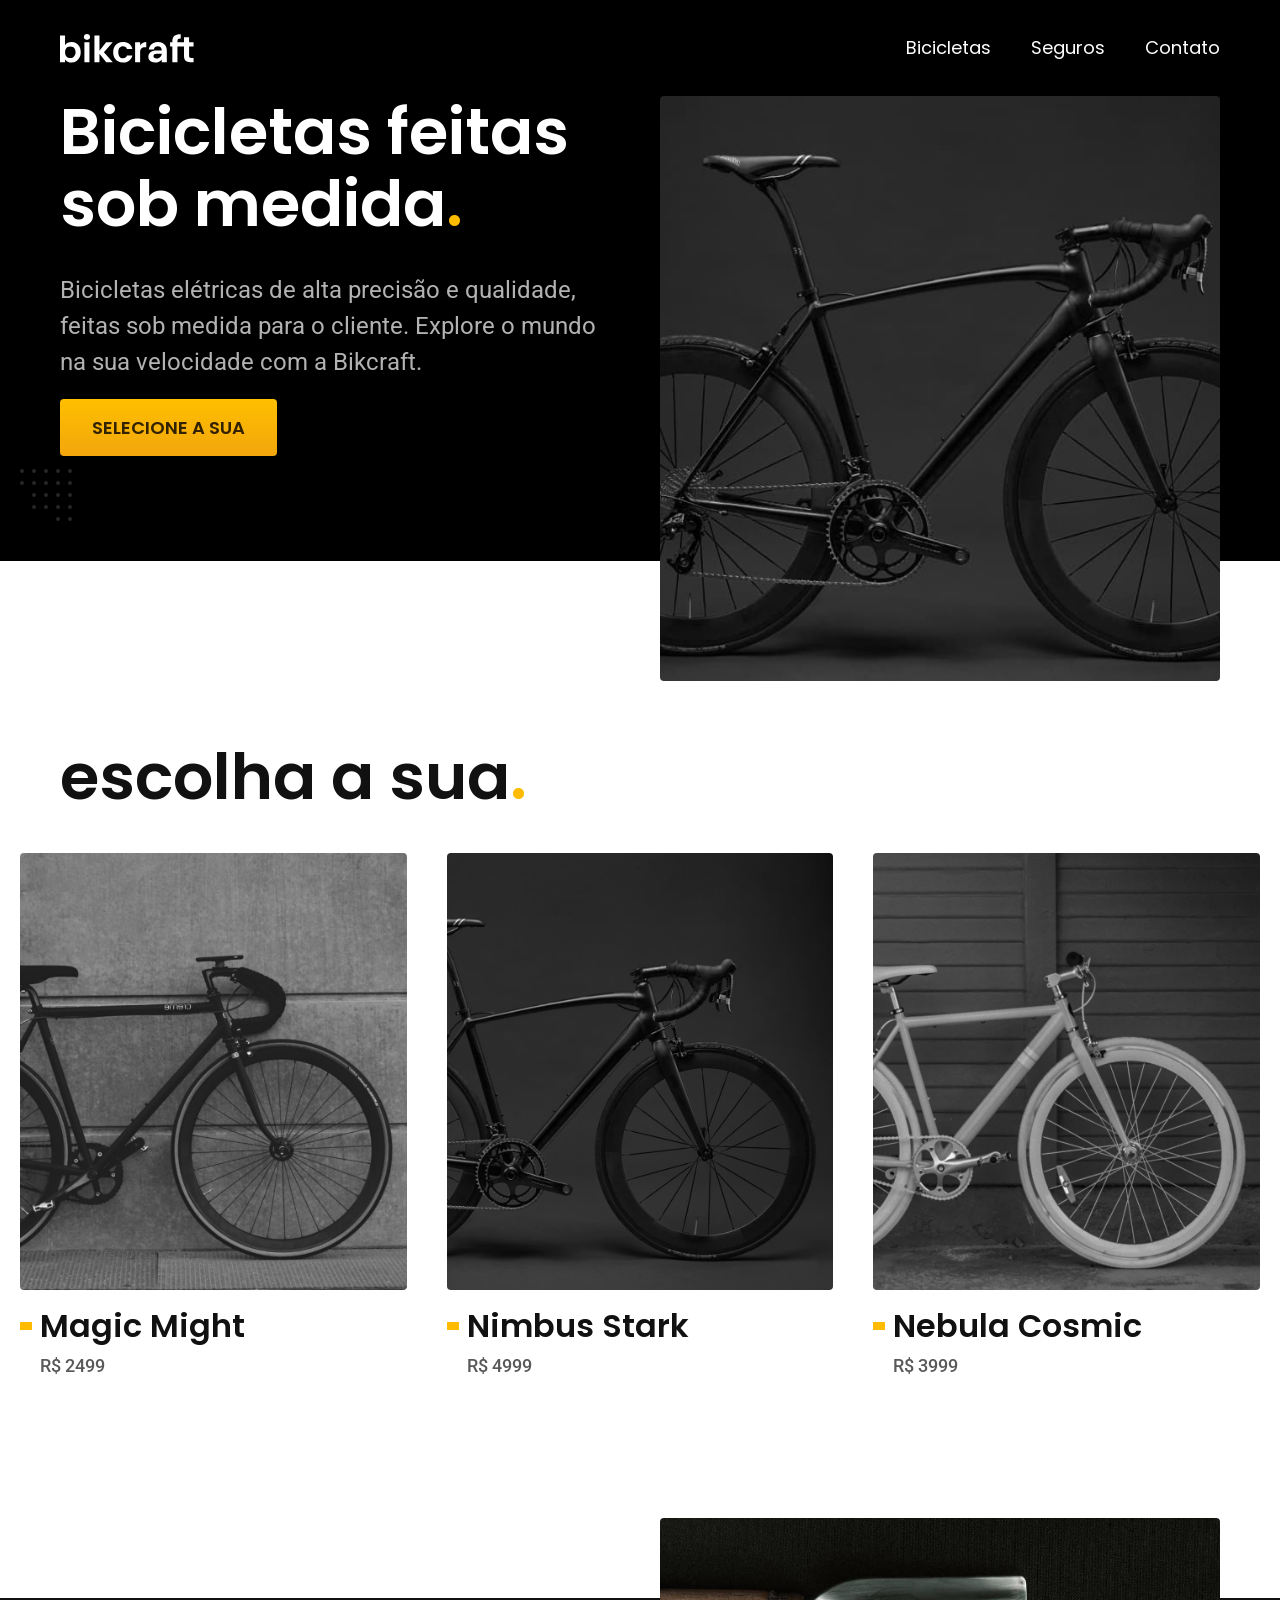
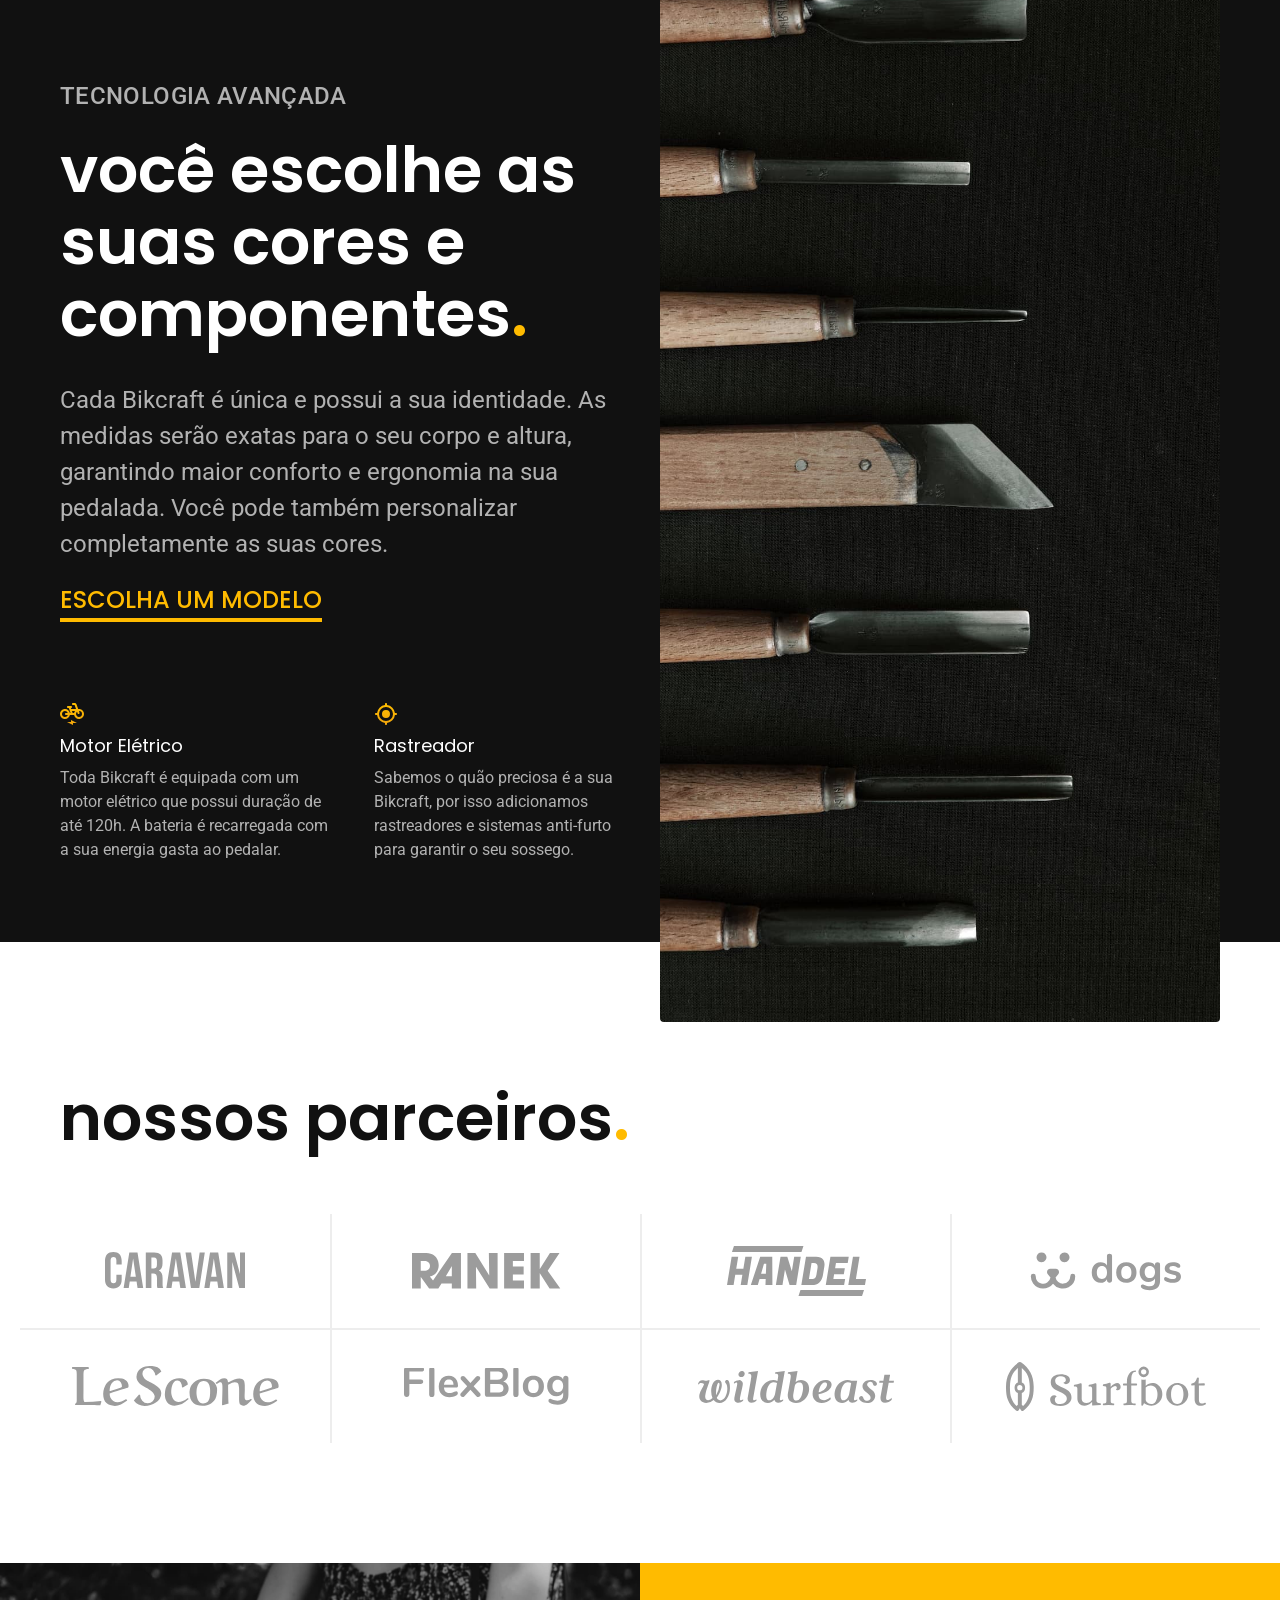
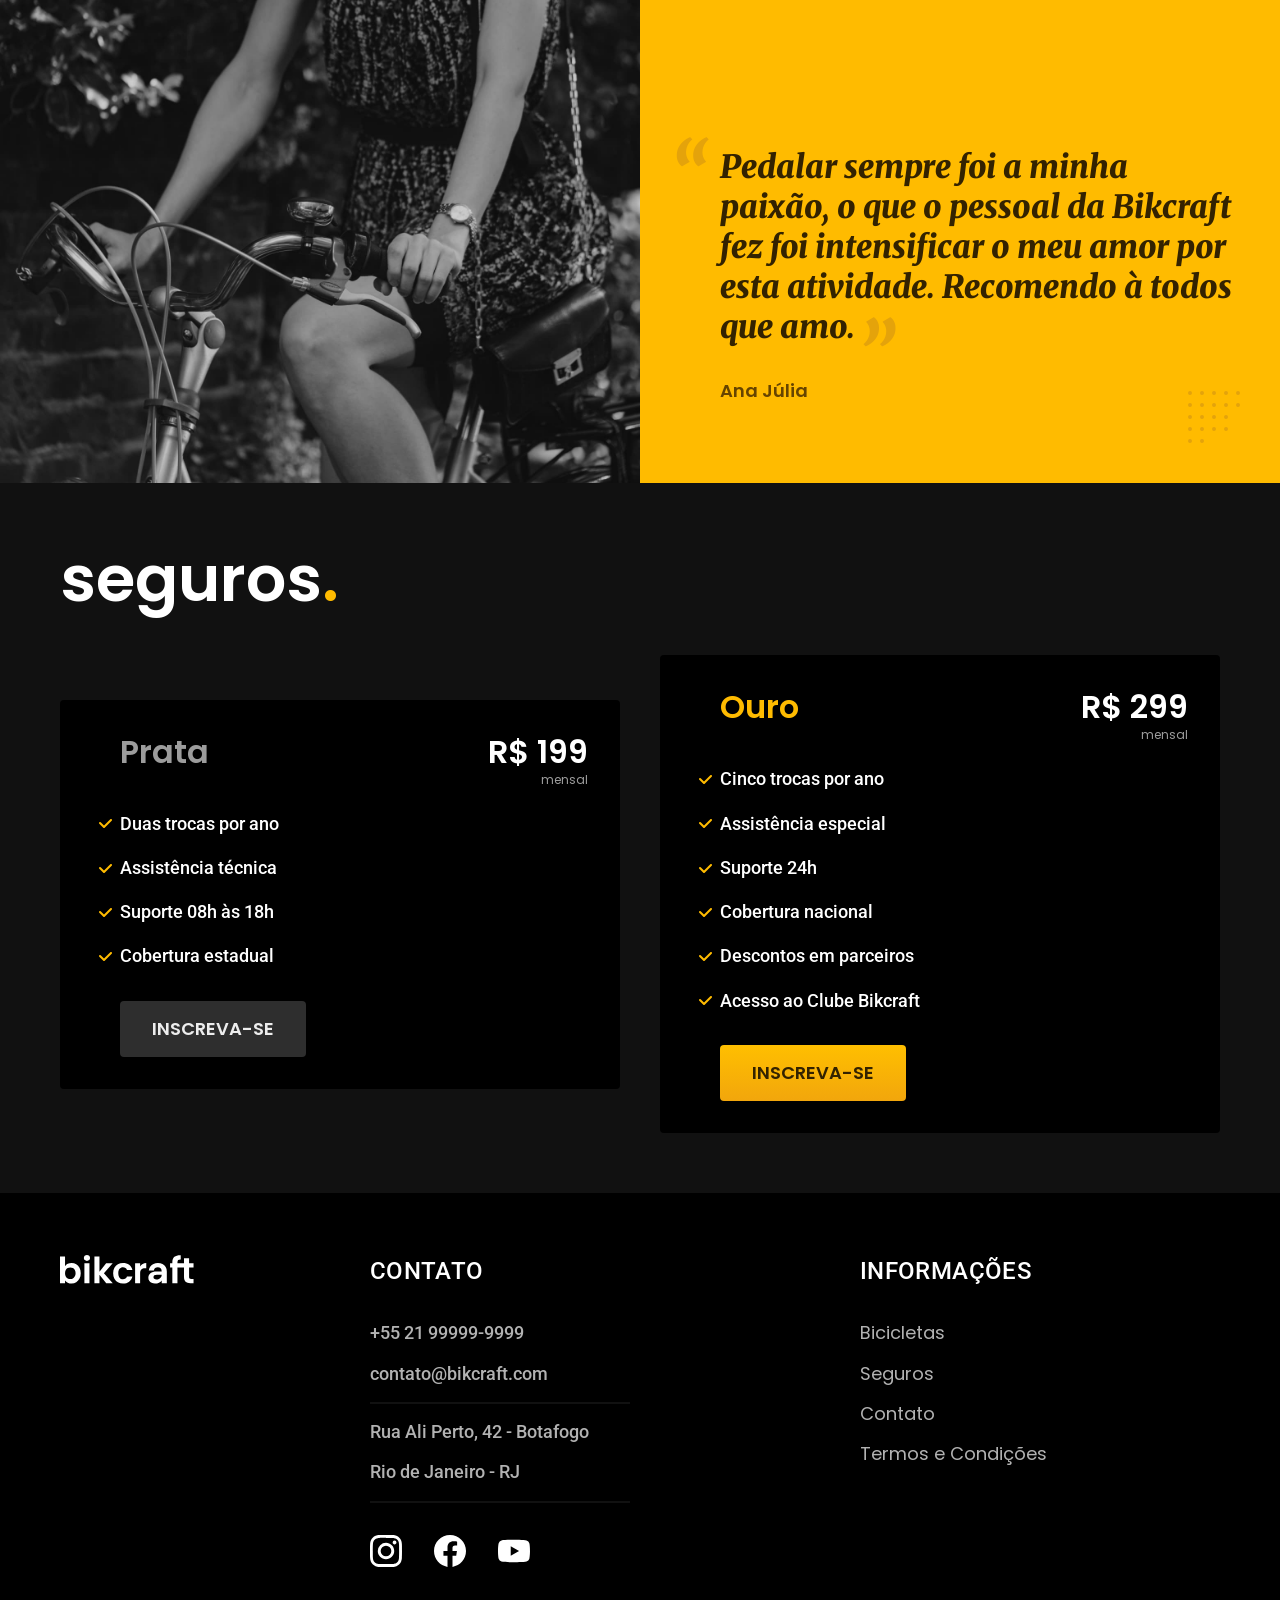
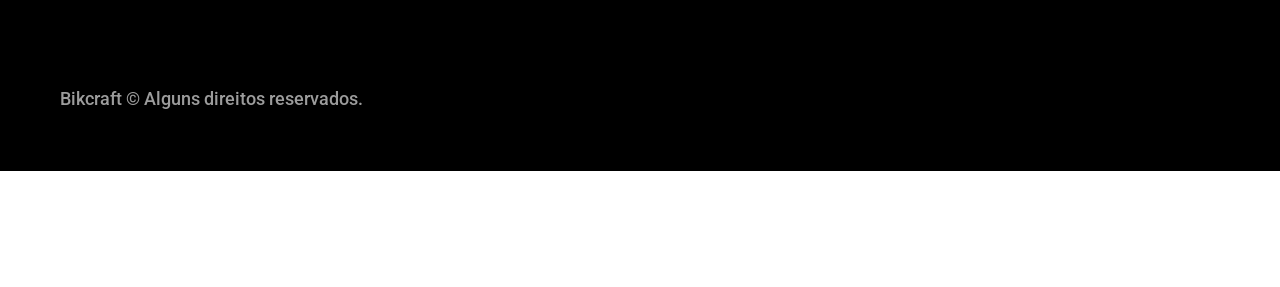
==== commit 0cf08406: "fim projeto" ====
--- a/index.html
+++ b/index.html
@@ -168,7 +168,7 @@
         <li class="fadeInUp" data-anime="500">
           <img src="./img/parceiros/dogs.svg" alt="dogs.svg" />
         </li>
-        <li class="fadeInUp" data-anime="6000">
+        <li class="fadeInUp" data-anime="600">
           <img src="./img/parceiros/lescone.svg" alt="lescone.svg" />
         </li>
         <li class="fadeInUp" data-anime="700">
